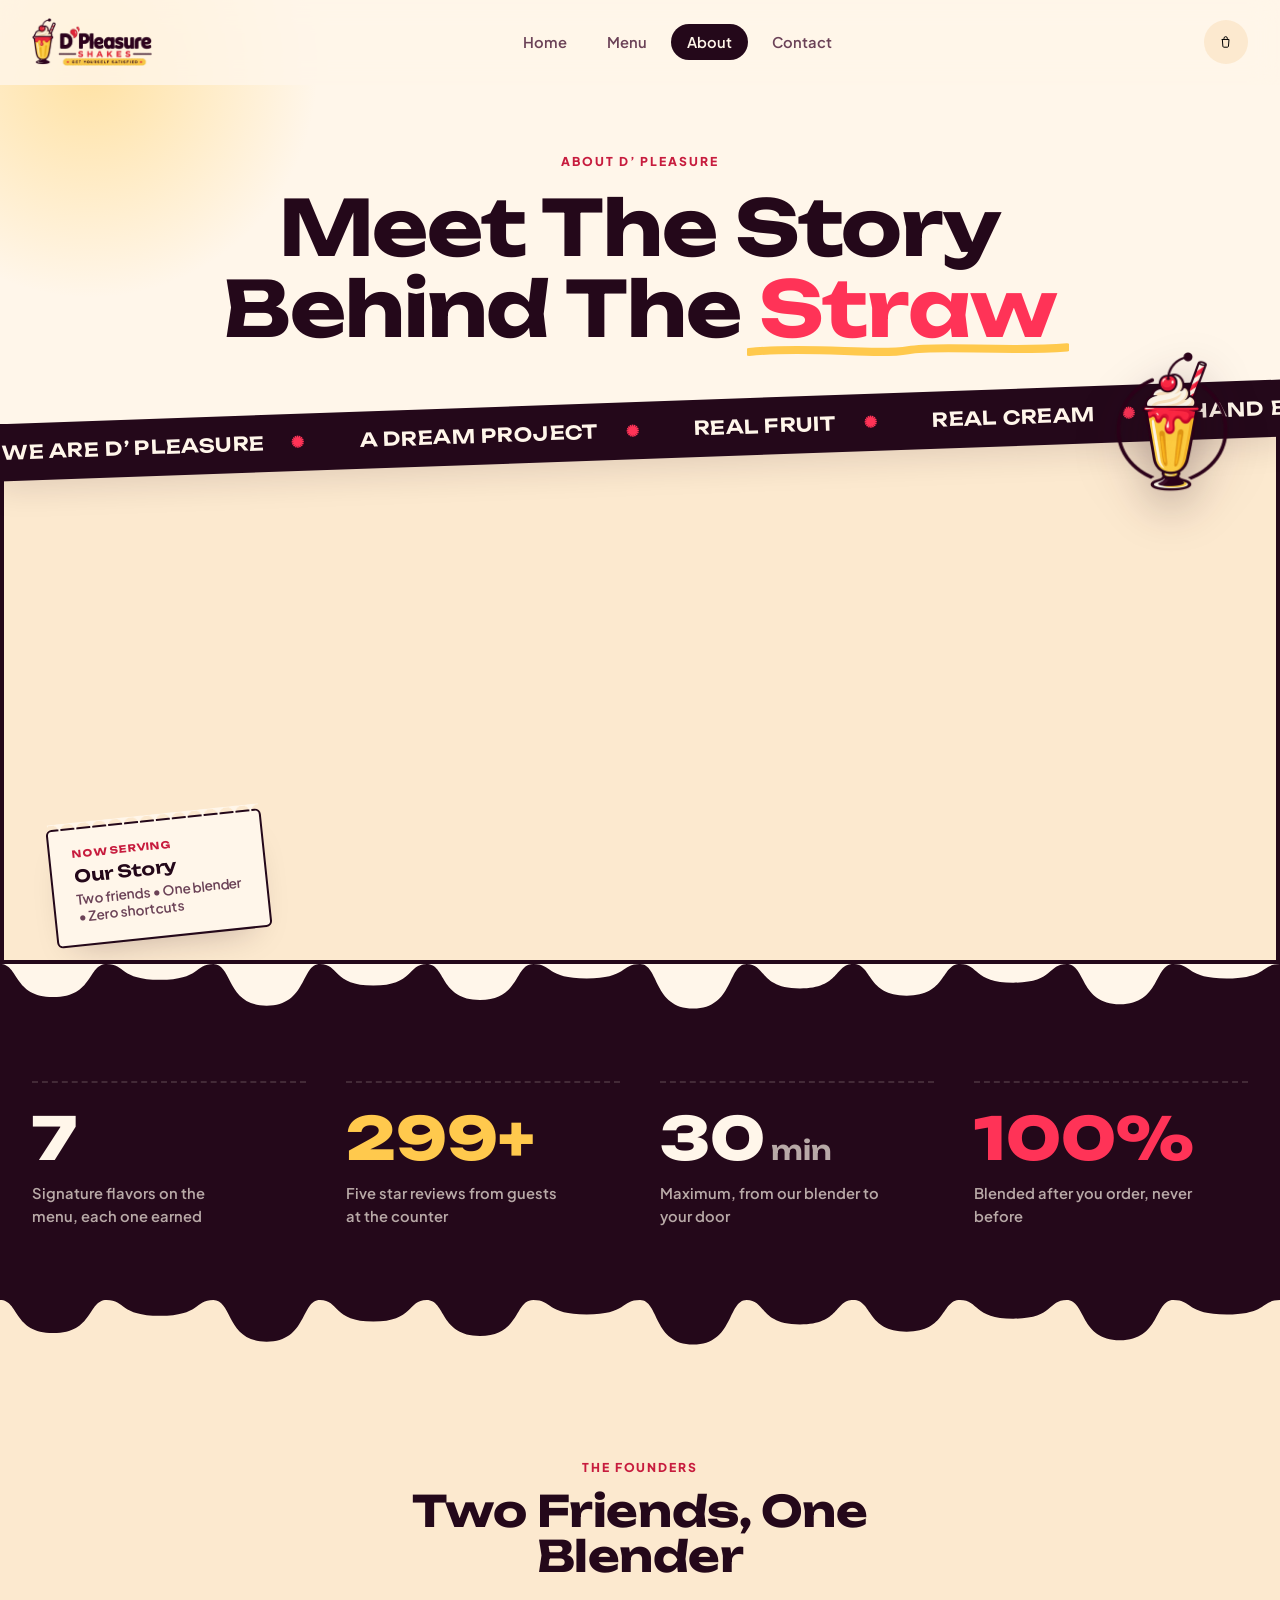
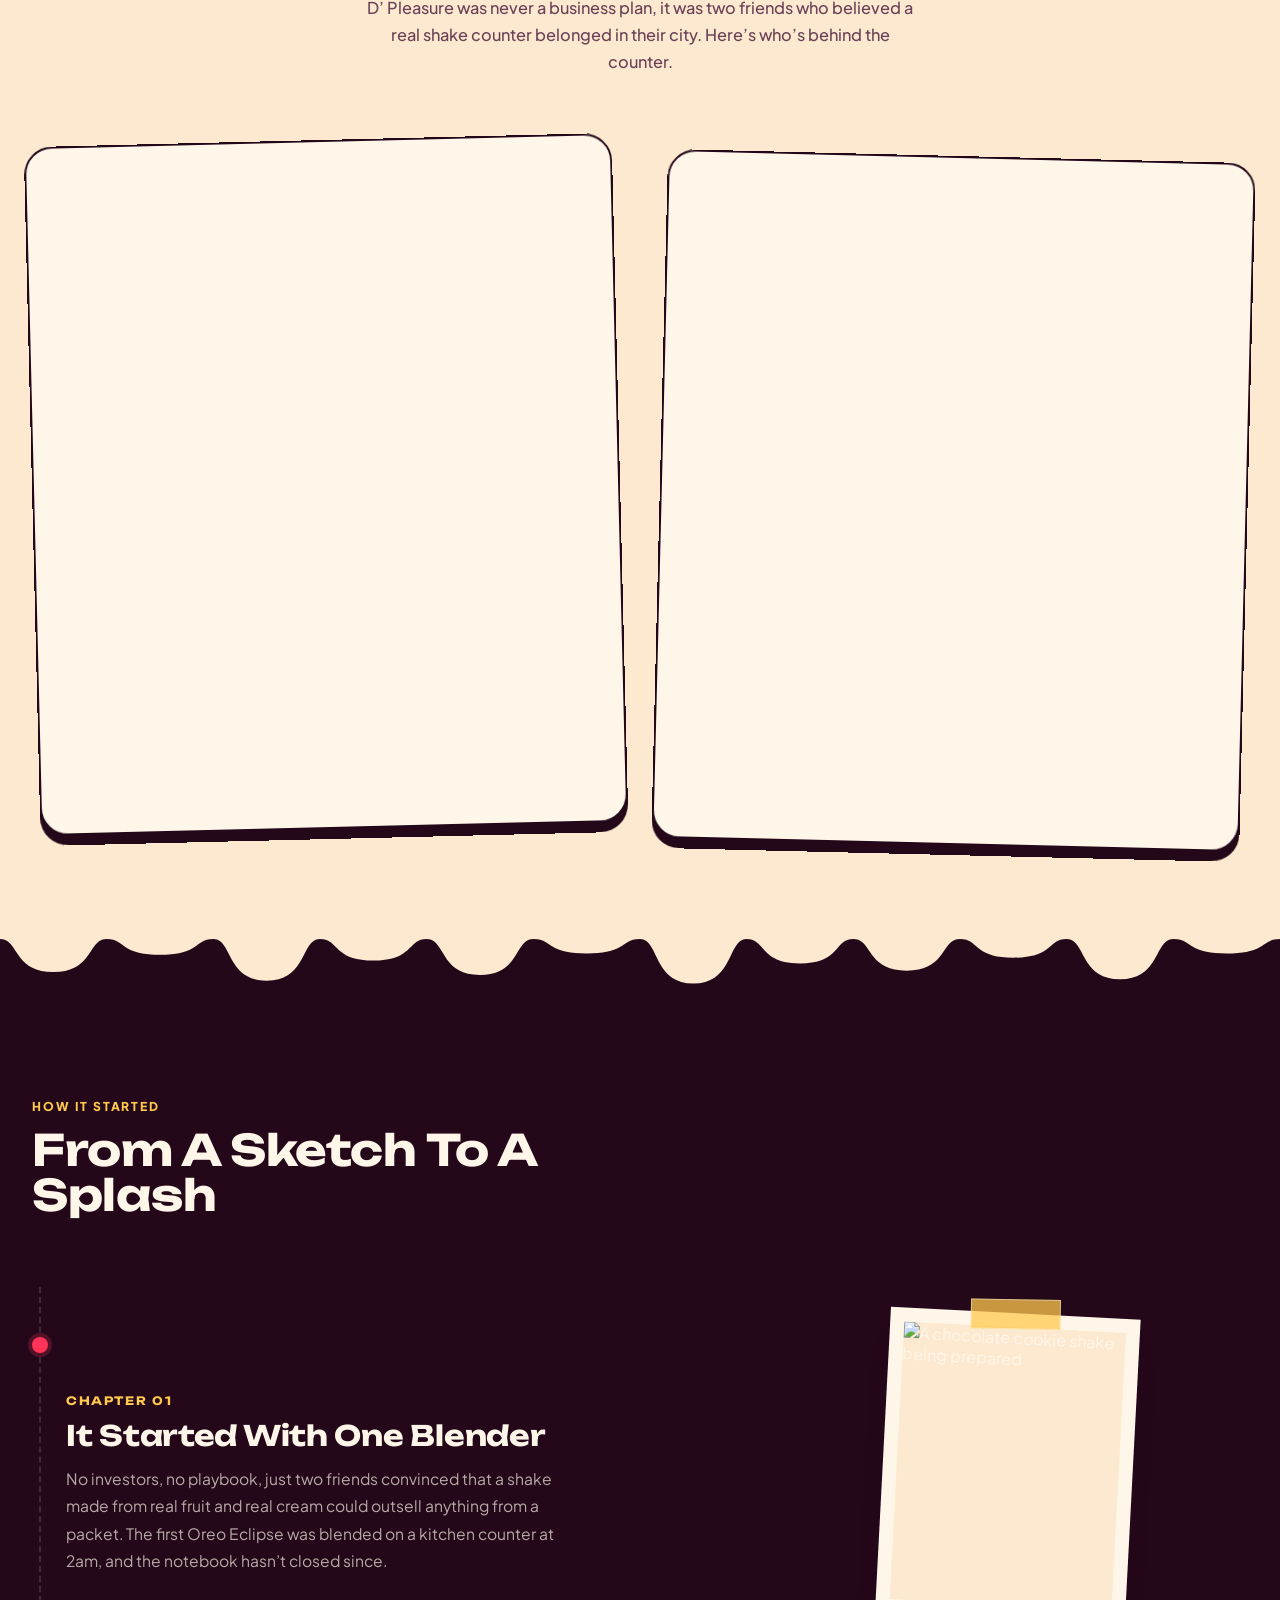
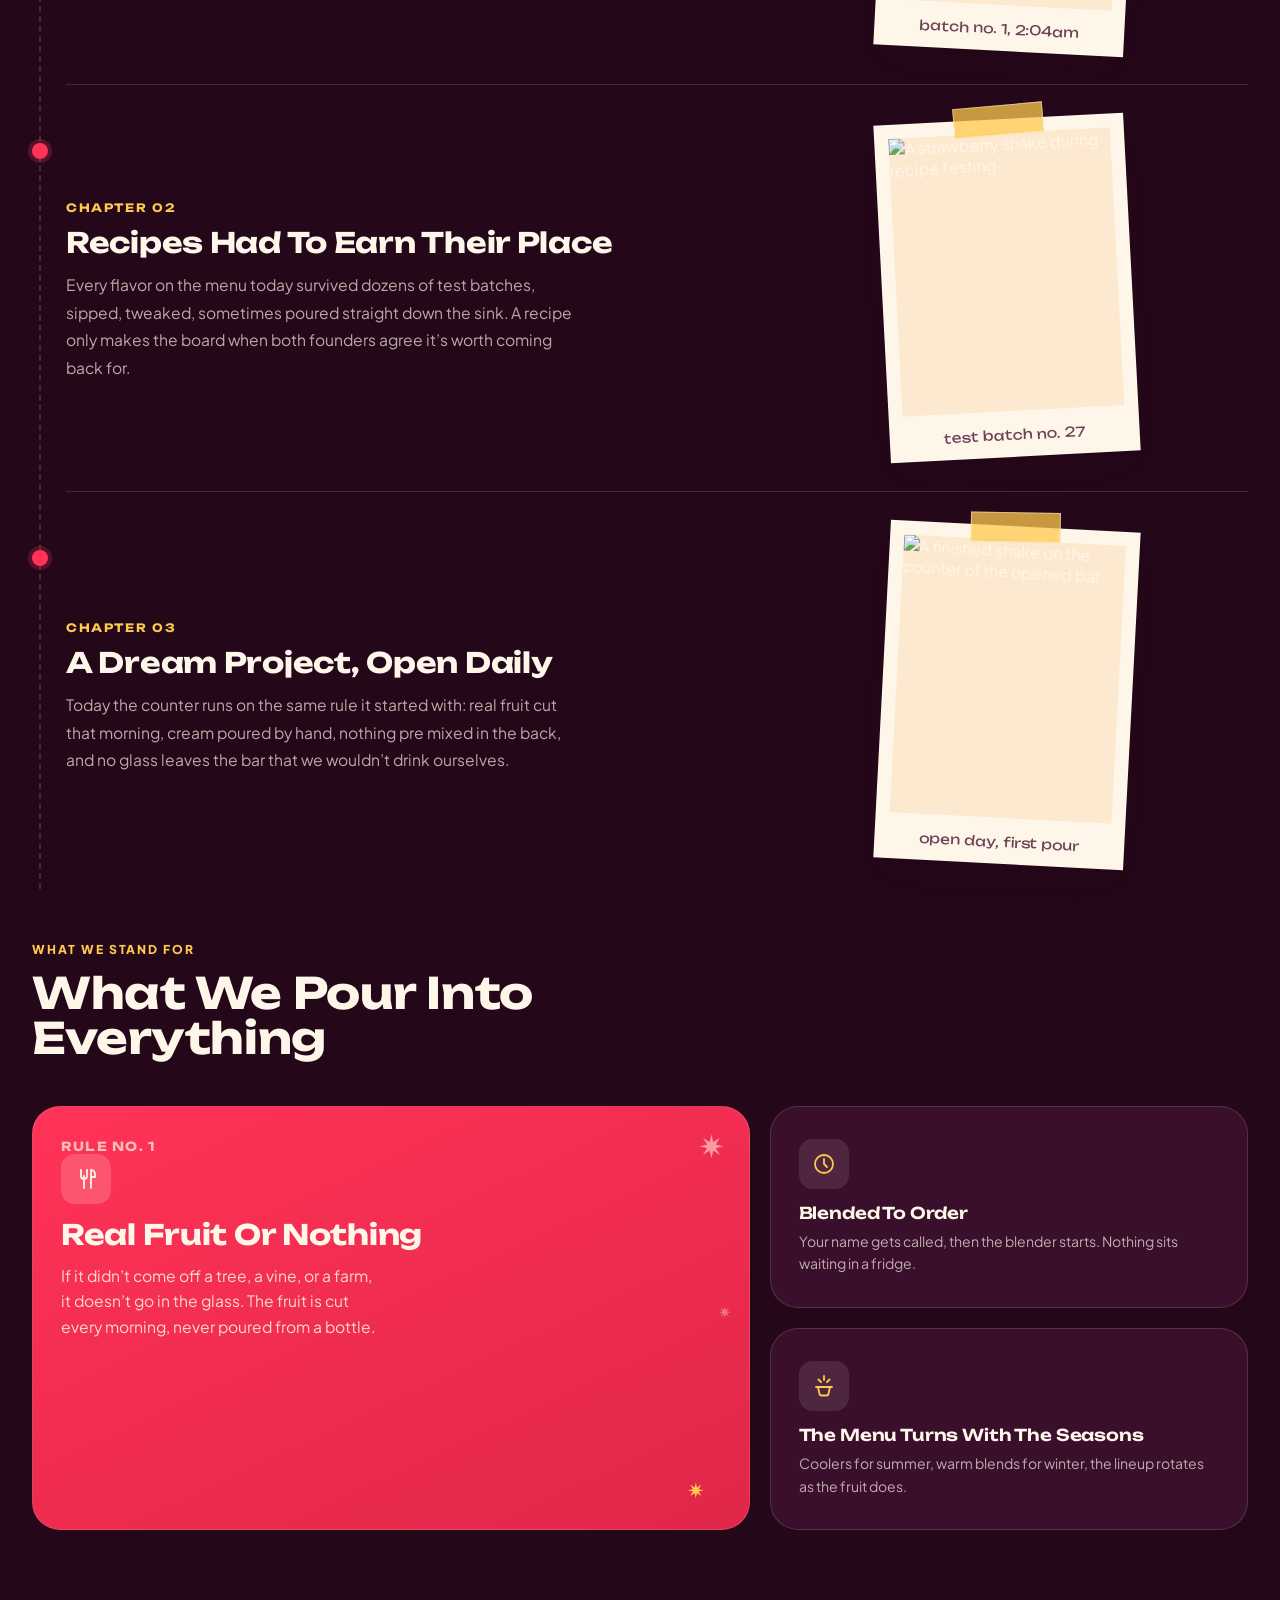
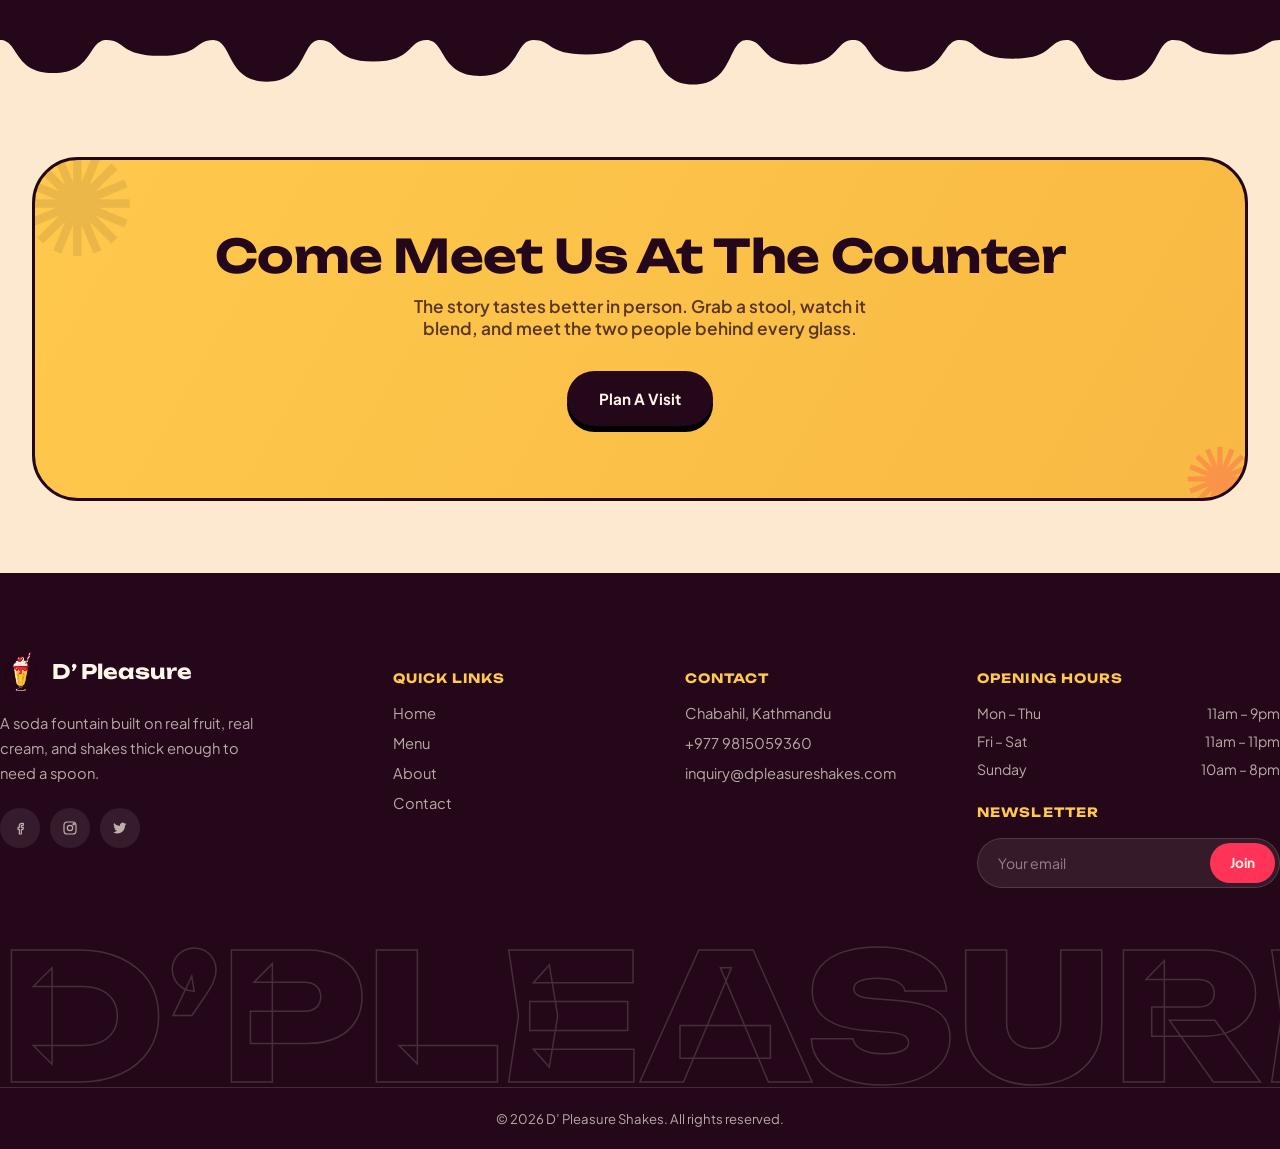
==== about/index.html @ b7050475 "D' Pleasure Shakes — static site Four pages on clean folder URLs (/, /menu/, /about/, /contact/), cu" ====
<!DOCTYPE html>
<html lang="en">
<head>
<meta charset="UTF-8">
<meta name="viewport" content="width=device-width, initial-scale=1.0">
<link rel="icon" type="image/png" href="../images/favicon.png">
<title>About Us, D' Pleasure Shakes</title>
<meta name="description" content="Meet Ritesh and Sujal, the two founders behind D' Pleasure Shakes, a dream project built on real fruit, real cream, and hand blended shakes.">
<meta property="og:title" content="About Us — D&rsquo; Pleasure Shakes">
<meta property="og:description" content="Meet the two founders behind D&rsquo; Pleasure Shakes, a dream project built on real fruit, real cream, and shakes thick enough to need a spoon.">
<meta property="og:type" content="website">
<link rel="preconnect" href="https://fonts.googleapis.com">
<link rel="preconnect" href="https://images.unsplash.com" crossorigin>
<link rel="stylesheet" href="../css/style.css?v=7">
</head>
<body>

<a class="skip-link" href="#main">Skip to content</a>

<!-- ============ HEADER ============ -->
<header class="site-header" id="siteHeader">
 <div class="nav-wrap">
 <a href="../index.html" class="logo"><img class="logo-img" src="../images/logotype.png" alt="D&rsquo; Pleasure Shakes" width="499" height="200"></a>

 <nav class="nav-links">
 <a href="../index.html">Home</a>
 <a href="../menu/">Menu</a>
 <a href="../about/" class="active">About</a>
 <a href="../contact/">Contact</a>
 </nav>

 <div class="nav-actions">
 <button class="icon-btn" aria-label="View cart">
 <svg class="icon" viewBox="0 0 24 24"><path d="M6 8h12l-1 12.5a2 2 0 01-2 1.5H9a2 2 0 01-2-1.5L6 8z"/><path d="M9 8V6a3 3 0 016 0v2"/></svg>
 <span class="cart-badge">3</span>
 </button>
 <button class="hamburger" id="hamburgerBtn" aria-label="Toggle menu" aria-expanded="false">
 <span></span><span></span><span></span>
 </button>
 </div>
 </div>

 <nav class="mobile-nav" id="mobileNav">
 <a href="../index.html">Home</a>
 <a href="../menu/">Menu</a>
 <a href="../about/">About</a>
 <a href="../contact/">Contact</a>
 </nav>
</header>

<main id="main">

 <!-- ============ ABOUT HERO, "MEET OUR STORIES" ============ -->
 <section class="about-hero">
 <div class="container about-hero-head reveal">
 <span class="eyebrow">About D&rsquo; Pleasure</span>
 <h1>Meet The Story<br>
        Behind The <span class="highlight highlight-wave">Straw
 <svg viewBox="0 0 300 20" preserveAspectRatio="none" xmlns="http://www.w3.org/2000/svg"><path d="M2,14 C60,4 120,20 150,10 C180,2 240,16 298,8" stroke="var(--butter)" stroke-width="7" fill="none" stroke-linecap="round"><animate attributeName="d" dur="2.4s" repeatCount="indefinite" values="M2,14 C60,4 120,20 150,10 C180,2 240,16 298,8; M2,10 C60,18 120,6 150,16 C180,20 240,6 298,12; M2,14 C60,4 120,20 150,10 C180,2 240,16 298,8"/></path></svg>
 </span>
 </h1>
 </div>

 <div class="about-hero-stage">
 <div class="hero-ribbon" aria-hidden="true">
 <div class="ribbon-track">
 <span>We Are D&rsquo; Pleasure</span><span>A Dream Project</span><span>Real Fruit</span><span>Real Cream</span><span>Hand Blended</span>
 <span>We Are D&rsquo; Pleasure</span><span>A Dream Project</span><span>Real Fruit</span><span>Real Cream</span><span>Hand Blended</span>
 </div>
 </div>

 <figure class="about-hero-photo">
 <img src="https://images.unsplash.com/photo-1577805947697-89e18249d767?auto=format&fit=crop&w=1600&q=60" alt="The D' Pleasure counter lined with finished shakes and fresh fruit">
 </figure>

 <div class="seal-badge">
 <img src="../images/logo.png" alt="D&rsquo; Pleasure Shakes badge">
 </div>

 <div class="ticket-badge about-ticket">
 <div class="tb-label">Now Serving</div>
 <div class="tb-name">Our Story</div>
 <div class="tb-price">Two friends &bull; One blender &bull; Zero shortcuts</div>
 </div>
 </div>
 </section>

 <!-- ============ DRIP: cream → plum ============ -->
 <div class="drip drip--to-plum" aria-hidden="true">
 <svg viewBox="0 0 1200 64" preserveAspectRatio="none" xmlns="http://www.w3.org/2000/svg"><path d="M0,0 C18,0 12,46 50,46 C88,46 82,0 100,0 C118,0 112,22 150,22 C188,22 182,0 200,0 C218,0 212,58 250,58 C288,58 282,0 300,0 C318,0 312,30 350,30 C388,30 382,0 400,0 C418,0 412,50 450,50 C488,50 482,0 500,0 C518,0 512,20 550,20 C588,20 582,0 600,0 C618,0 612,62 650,62 C688,62 682,0 700,0 C718,0 712,34 750,34 C788,34 782,0 800,0 C818,0 812,44 850,44 C888,44 882,0 900,0 C918,0 912,26 950,26 C988,26 982,0 1000,0 C1018,0 1012,56 1050,56 C1088,56 1082,0 1100,0 C1118,0 1112,20 1150,20 C1188,20 1182,0 1200,0 V0 H0 Z"/></svg>
 </div>

 <!-- ============ STATS BAND, COUNT-UP ============ -->
 <section class="section section--tight on-dark">
 <div class="container">
 <div class="stats-band reveal">
 <div class="stat-big">
 <span class="stat-figure"><span class="stat-count" data-count="7">0</span></span>
 <span class="stat-desc">Signature flavors on the menu, each one earned</span>
 </div>
 <div class="stat-big">
 <span class="stat-figure"><span class="stat-count" data-count="300" data-suffix="+">0</span></span>
 <span class="stat-desc">Five star reviews from guests at the counter</span>
 </div>
 <div class="stat-big">
 <span class="stat-figure"><span class="stat-count" data-count="30">0</span><span class="stat-unit">min</span></span>
 <span class="stat-desc">Maximum, from our blender to your door</span>
 </div>
 <div class="stat-big">
 <span class="stat-figure"><span class="stat-count" data-count="100" data-suffix="%">0</span></span>
 <span class="stat-desc">Blended after you order, never before</span>
 </div>
 </div>
 </div>
 </section>

 <!-- ============ DRIP: plum → cream-2 ============ -->
 <div class="drip drip--to-cream2" aria-hidden="true">
 <svg viewBox="0 0 1200 64" preserveAspectRatio="none" xmlns="http://www.w3.org/2000/svg"><path d="M0,0 C18,0 12,46 50,46 C88,46 82,0 100,0 C118,0 112,22 150,22 C188,22 182,0 200,0 C218,0 212,58 250,58 C288,58 282,0 300,0 C318,0 312,30 350,30 C388,30 382,0 400,0 C418,0 412,50 450,50 C488,50 482,0 500,0 C518,0 512,20 550,20 C588,20 582,0 600,0 C618,0 612,62 650,62 C688,62 682,0 700,0 C718,0 712,34 750,34 C788,34 782,0 800,0 C818,0 812,44 850,44 C888,44 882,0 900,0 C918,0 912,26 950,26 C988,26 982,0 1000,0 C1018,0 1012,56 1050,56 C1088,56 1082,0 1100,0 C1118,0 1112,20 1150,20 C1188,20 1182,0 1200,0 V0 H0 Z"/></svg>
 </div>

 <!-- ============ FOUNDERS ============ -->
 <section class="section on-cream2">
 <div class="container">
 <div class="section-heading section-heading--center reveal">
 <span class="eyebrow">The Founders</span>
 <h2>Two Friends, One Blender</h2>
 <p class="section-sub">D&rsquo; Pleasure was never a business plan, it was two friends who believed a real shake counter belonged in their city. Here&rsquo;s who&rsquo;s behind the counter.</p>
 </div>

 <div class="founders-grid">
 <article class="founder-card reveal">
 <div class="founder-photo founder-photo--butter">
 <img loading="lazy" decoding="async" src="../images/founders/ritesh.png" alt="Ritesh Shah, founder of D' Pleasure Shakes">
 <span class="founder-chip">Founder</span>
 </div>
 <div class="founder-info">
 <h3>Ritesh Shah</h3>
 <p class="founder-role">Founder &amp; Head Blender</p>
 <p class="founder-bio">The one behind the counter at 7am, cutting fruit and testing pours. Ritesh guards the rule the whole counter was built on, if it isn&rsquo;t blended fresh, it doesn&rsquo;t leave the bar.</p>
 <div class="founder-order">
 <span>Signature Order</span>
 <strong>Oreo Eclipse</strong>
 </div>
 </div>
 </article>

 <article class="founder-card reveal">
 <div class="founder-photo founder-photo--cherry">
 <img loading="lazy" decoding="async" src="../images/founders/suzal.png" alt="Sujal Pokhrel, co founder of D' Pleasure Shakes">
 <span class="founder-chip">Co Founder</span>
 </div>
 <div class="founder-info">
 <h3>Sujal Pokhrel</h3>
 <p class="founder-role">Co Founder &amp; Flavor Alchemist</p>
 <p class="founder-bio">The notebook half of the operation. Sujal chases the seasonal lineup, mixing, sipping, scrapping, starting over, until a flavor is good enough to earn a permanent spot on the menu.</p>
 <div class="founder-order">
 <span>Signature Order</span>
 <strong>Ruby Lemonade</strong>
 </div>
 </div>
 </article>
 </div>
 </div>
 </section>

 <!-- ============ DRIP: cream-2 → plum ============ -->
 <div class="drip drip--to-plum-from-cream2" aria-hidden="true">
 <svg viewBox="0 0 1200 64" preserveAspectRatio="none" xmlns="http://www.w3.org/2000/svg"><path d="M0,0 C18,0 12,46 50,46 C88,46 82,0 100,0 C118,0 112,22 150,22 C188,22 182,0 200,0 C218,0 212,58 250,58 C288,58 282,0 300,0 C318,0 312,30 350,30 C388,30 382,0 400,0 C418,0 412,50 450,50 C488,50 482,0 500,0 C518,0 512,20 550,20 C588,20 582,0 600,0 C618,0 612,62 650,62 C688,62 682,0 700,0 C718,0 712,34 750,34 C788,34 782,0 800,0 C818,0 812,44 850,44 C888,44 882,0 900,0 C918,0 912,26 950,26 C988,26 982,0 1000,0 C1018,0 1012,56 1050,56 C1088,56 1082,0 1100,0 C1118,0 1112,20 1150,20 C1188,20 1182,0 1200,0 V0 H0 Z"/></svg>
 </div>

 <!-- ============ STORY TIMELINE ============ -->
 <section class="section on-dark">
 <div class="container">
 <div class="section-heading reveal">
 <span class="eyebrow">How It Started</span>
 <h2>From A Sketch To A Splash</h2>
 </div>

 <div class="timeline">
 <div class="timeline-item reveal">
 <div class="timeline-dot" aria-hidden="true"></div>
 <div class="timeline-card">
 <span class="timeline-step">Chapter 01</span>
 <h3>It Started With One Blender</h3>
 <p>No investors, no playbook, just two friends convinced that a shake made from real fruit and real cream could outsell anything from a packet. The first Oreo Eclipse was blended on a kitchen counter at 2am, and the notebook hasn&rsquo;t closed since.</p>
 </div>
 <div class="timeline-photo">
 <div class="polaroid polaroid--sm">
 <div class="tape"></div>
 <img loading="lazy" decoding="async" src="https://images.unsplash.com/photo-1572490122747-3968b75cc699?auto=format&fit=crop&w=500&q=60" alt="A chocolate cookie shake being prepared">
 <div class="cap">batch no. 1, 2:04am</div>
 </div>
 </div>
 </div>

 <div class="timeline-item timeline-item--flip reveal">
 <div class="timeline-dot" aria-hidden="true"></div>
 <div class="timeline-card">
 <span class="timeline-step">Chapter 02</span>
 <h3>Recipes Had To Earn Their Place</h3>
 <p>Every flavor on the menu today survived dozens of test batches, sipped, tweaked, sometimes poured straight down the sink. A recipe only makes the board when both founders agree it&rsquo;s worth coming back for.</p>
 </div>
 <div class="timeline-photo">
 <div class="polaroid polaroid--sm">
 <div class="tape"></div>
 <img loading="lazy" decoding="async" src="https://images.unsplash.com/photo-1553787499-6f9133860278?auto=format&fit=crop&w=500&q=60" alt="A strawberry shake during recipe testing">
 <div class="cap">test batch no. 27</div>
 </div>
 </div>
 </div>

 <div class="timeline-item reveal">
 <div class="timeline-dot" aria-hidden="true"></div>
 <div class="timeline-card">
 <span class="timeline-step">Chapter 03</span>
 <h3>A Dream Project, Open Daily</h3>
 <p>Today the counter runs on the same rule it started with: real fruit cut that morning, cream poured by hand, nothing pre mixed in the back, and no glass leaves the bar that we wouldn&rsquo;t drink ourselves.</p>
 </div>
 <div class="timeline-photo">
 <div class="polaroid polaroid--sm">
 <div class="tape"></div>
 <img loading="lazy" decoding="async" src="https://images.unsplash.com/photo-1568901839119-631418a3910d?auto=format&fit=crop&w=500&q=60" alt="A finished shake on the counter of the opened bar">
 <div class="cap">open day, first pour</div>
 </div>
 </div>
 </div>
 </div>

 <!-- ============ VALUES, BENTO ============ -->
 <div class="about-values reveal">
 <div class="section-heading" style="margin-bottom:44px;">
 <span class="eyebrow">What We Stand For</span>
 <h2>What We Pour Into Everything</h2>
 </div>
 <div class="bento">
 <div class="bento-card is-lead">
 <span class="bento-spark bento-spark--1" aria-hidden="true">&#10039;</span>
 <span class="bento-spark bento-spark--2" aria-hidden="true">&#10039;</span>
 <span class="bento-spark bento-spark--3" aria-hidden="true">&#10039;</span>
 <div>
 <div class="bento-num">Rule No. 1</div>
 <div class="feature-icon">
 <svg class="icon" viewBox="0 0 24 24"><path d="M7 3v6a3 3 0 006 0V3M10 9v12M17 3v18M17 3a4 4 0 014 4v3h-4"/></svg>
 </div>
 <h3>Real Fruit Or Nothing</h3>
 <p>If it didn&rsquo;t come off a tree, a vine, or a farm, it doesn&rsquo;t go in the glass. The fruit is cut every morning, never poured from a bottle.</p>
 </div>
 </div>
 <div class="bento-card">
 <div class="feature-icon">
 <svg class="icon" viewBox="0 0 24 24"><circle cx="12" cy="12" r="9"/><path d="M12 7v5l3 3"/></svg>
 </div>
 <h4>Blended To Order</h4>
 <p>Your name gets called, then the blender starts. Nothing sits waiting in a fridge.</p>
 </div>
 <div class="bento-card">
 <div class="feature-icon">
 <svg class="icon" viewBox="0 0 24 24"><path d="M12 2v4M6.5 5.5l2.5 2.5M17.5 5.5L15 8M4 13h16M6 13l1.5 7a2 2 0 002 1.5h5a2 2 0 002-2L18 13"/></svg>
 </div>
 <h4>The Menu Turns With The Seasons</h4>
 <p>Coolers for summer, warm blends for winter, the lineup rotates as the fruit does.</p>
 </div>
 </div>
 </div>
 </div>
 </section>

 <!-- ============ DRIP: plum → cream-2 ============ -->
 <div class="drip drip--to-cream2" aria-hidden="true">
 <svg viewBox="0 0 1200 64" preserveAspectRatio="none" xmlns="http://www.w3.org/2000/svg"><path d="M0,0 C18,0 12,46 50,46 C88,46 82,0 100,0 C118,0 112,22 150,22 C188,22 182,0 200,0 C218,0 212,58 250,58 C288,58 282,0 300,0 C318,0 312,30 350,30 C388,30 382,0 400,0 C418,0 412,50 450,50 C488,50 482,0 500,0 C518,0 512,20 550,20 C588,20 582,0 600,0 C618,0 612,62 650,62 C688,62 682,0 700,0 C718,0 712,34 750,34 C788,34 782,0 800,0 C818,0 812,44 850,44 C888,44 882,0 900,0 C918,0 912,26 950,26 C988,26 982,0 1000,0 C1018,0 1012,56 1050,56 C1088,56 1082,0 1100,0 C1118,0 1112,20 1150,20 C1188,20 1182,0 1200,0 V0 H0 Z"/></svg>
 </div>

 <!-- ============ CTA BANNER ============ -->
 <section class="section section--tight on-cream2">
 <div class="container">
 <div class="cta-banner reveal">
 <h2>Come Meet Us At The Counter</h2>
 <p>The story tastes better in person. Grab a stool, watch it blend, and meet the two people behind every glass.</p>
 <a href="../contact/" class="btn btn-dark">Plan A Visit</a>
 </div>
 </div>
 </section>

</main>

<!-- ============ FOOTER ============ -->
<footer class="site-footer">
 <div class="container footer-top">
 <div class="footer-brand">
 <a href="../index.html" class="logo">
 <span class="logo-mark"><img src="../images/logo.png" alt="" width="286" height="300"></span>
 D&rsquo; Pleasure
 </a>
 <p>A soda fountain built on real fruit, real cream, and shakes thick enough to need a spoon.</p>
 <div class="footer-social">
 <a href="#" aria-label="Facebook">
 <svg class="icon" viewBox="0 0 24 24" style="width:16px;height:16px;"><path d="M15 8h2V5h-2a4 4 0 00-4 4v2H9v3h2v7h3v-7h2.5l.5-3H14V9a1 1 0 011-1z"/></svg>
 </a>
 <a href="#" aria-label="Instagram">
 <svg class="icon" viewBox="0 0 24 24" style="width:16px;height:16px;"><rect x="3" y="3" width="18" height="18" rx="5"/><circle cx="12" cy="12" r="4"/><circle cx="17.5" cy="6.5" r="1"/></svg>
 </a>
 <a href="#" aria-label="Twitter">
 <svg class="icon" viewBox="0 0 24 24" style="width:16px;height:16px;"><path d="M22 5.9c-.7.3-1.5.6-2.3.7a4 4 0 001.7-2.2c-.8.5-1.7.8-2.6 1a4 4 0 00-6.9 3.6A11.4 11.4 0 013 4.6a4 4 0 001.2 5.3c-.6 0-1.2-.2-1.7-.5v.1a4 4 0 003.2 3.9c-.6.1-1.2.2-1.8.1a4 4 0 003.7 2.7A8 8 0 012 18.4a11.3 11.3 0 006.1 1.8c7.4 0 11.4-6.1 11.4-11.4v-.5c.8-.6 1.4-1.3 1.9-2.1z" fill="currentColor" stroke="none"/></svg>
 </a>
 </div>
 </div>

 <div class="footer-col">
 <h5>Quick Links</h5>
 <ul>
 <li><a href="../index.html">Home</a></li>
 <li><a href="../menu/">Menu</a></li>
 <li><a href="../about/">About</a></li>
 <li><a href="../contact/">Contact</a></li>
 </ul>
 </div>

 <div class="footer-col">
 <h5>Contact</h5>
 <ul>
 <li>Chabahil, Kathmandu</li>
 <li>+977 9815059360</li>
 <li>inquiry@dpleasureshakes.com</li>
 </ul>
 </div>

 <div class="footer-col">
 <h5>Opening Hours</h5>
 <div class="hours-row"><span>Mon – Thu</span><span>11am – 9pm</span></div>
 <div class="hours-row"><span>Fri – Sat</span><span>11am – 11pm</span></div>
 <div class="hours-row"><span>Sunday</span><span>10am – 8pm</span></div>

 <h5 style="margin-top:26px;">Newsletter</h5>
 <form class="newsletter-form" onsubmit="return false;">
 <input type="email" placeholder="Your email" aria-label="Email for newsletter" required>
 <button type="submit">Join</button>
 </form>
 </div>
 </div>

 <div class="footer-wordmark" aria-hidden="true">D&rsquo;PLEASURE</div>

 <div class="footer-bottom">
    © 2026 D&rsquo; Pleasure Shakes. All rights reserved.
 </div>
</footer>

<div class="cart-overlay" id="cartOverlay"></div>
<aside class="cart-drawer" id="cartDrawer" role="dialog" aria-modal="true" aria-label="Your order tray">
 <div class="cart-head">
 <div>
 <span class="eyebrow">Order Ticket</span>
 <h3>Your Tray</h3>
 </div>
 <button class="cart-close" id="cartClose" aria-label="Close cart">
 <svg class="icon" viewBox="0 0 24 24"><path d="M18 6L6 18M6 6l12 12"/></svg>
 </button>
 </div>
 <div class="cart-items" id="cartItems"></div>
 <div class="cart-foot">
 <div class="cart-total-row"><span>Total</span><span id="cartTotal">Rs. 0</span></div>
 <p class="cart-note">Pay at the counter or on delivery, no prepayment needed.</p>
 <a class="btn btn-primary cart-wa" id="cartWhatsapp" href="#" target="_blank" rel="noopener">
 <svg class="icon" viewBox="0 0 24 24"><path d="M21 11.5a8.5 8.5 0 01-12.3 7.6L3 21l1.9-5.7A8.5 8.5 0 1121 11.5z"/></svg>
 Send Order on WhatsApp
 </a>
 </div>
</aside>
<button class="to-top" id="toTop" aria-label="Back to top">
  <svg class="icon" viewBox="0 0 24 24"><path d="M12 19V5M5 12l7-7 7-7"/></svg>
</button>

<script src="../js/script.js"></script>
</body>
</html>
---- css/style.css ----
/* =========================================================
   D' PLEASURE — "SODA FOUNTAIN" DESIGN SYSTEM
   A late-night diner counter, reimagined: deep plum neon,
   cherry-red signage, butter-yellow cream, and a signature
   melt-drip seam between every section.
   ========================================================= */

@import url('https://fonts.googleapis.com/css2?family=Unbounded:wght@400;500;600;700;800;900&family=Plus+Jakarta+Sans:ital,wght@0,400;0,500;0,600;0,700;0,800;1,600&display=swap');

:root{
  /* ---- Color ---- */
  --plum:        #24081A;   /* deep counter-top plum / primary dark */
  --plum-soft:   #3A0F2C;   /* card surface on dark */
  --plum-line:   rgba(255,246,234,0.14);
  --cream:       #FFF6EA;   /* base light */
  --cream-2:     #FCE9CF;   /* milk-foam warm card */
  --cream-line:  rgba(36,8,26,0.12);
  --cherry:      #FF3357;
  --cherry-dark: #C71C3E;
  --cherry-ink:  #4A0417;
  --butter:      #FFC94D;
  --butter-dark: #F0A93A;
  --ink:         #24081A;
  --ink-soft:    #6B4257;
  --on-dark:     #FFF6EA;
  --on-dark-soft: rgba(255,246,234,0.68);
  --white:       #FFFFFF;

  /* ---- Type ---- */
  --font-display: 'Unbounded', sans-serif;
  --font-body: 'Plus Jakarta Sans', sans-serif;

  /* ---- Layout ---- */
  --max-w: 1280px;
  --radius-sm: 16px;
  --radius-md: 28px;
  --radius-lg: 46px;
  --radius-pill: 999px;
  --shadow-soft: 0 34px 64px -28px rgba(36,8,26,0.45);
  --shadow-card: 0 18px 36px -20px rgba(36,8,26,0.28);
  --shadow-pop:  0 10px 0 0 var(--ink);
}

*, *::before, *::after{ box-sizing: border-box; }
html{ scroll-behavior: smooth; scroll-padding-top: 92px; }

::selection{ background: var(--cherry); color: var(--cream); }
body{
  margin: 0;
  font-family: var(--font-body);
  color: var(--ink);
  background: var(--cream);
  -webkit-font-smoothing: antialiased;
  overflow-x: hidden;
}
img{ max-width: 100%; display: block; background: var(--cream-2); }
a{ text-decoration: none; color: inherit; }
ul{ list-style: none; margin: 0; padding: 0; }
button{ font-family: inherit; cursor: pointer; }
h1,h2,h3,h4{ font-family: var(--font-display); margin: 0; line-height: 1.05; letter-spacing: -0.01em; }
p{ margin: 0; }

:focus-visible{
  outline: 3px solid var(--cherry);
  outline-offset: 3px;
}

.container{
  max-width: var(--max-w);
  margin: 0 auto;
  padding: 0 32px;
}

/* ---------- Eyebrow / label system ---------- */
.eyebrow{
  display: inline-flex;
  align-items: center;
  gap: 10px;
  font-family: var(--font-body);
  font-weight: 800;
  font-size: 0.76rem;
  letter-spacing: 0.16em;
  text-transform: uppercase;
  color: var(--cherry-dark);
}
.on-dark .eyebrow{ color: var(--butter); }

.section-heading{ max-width: 640px; }
.section-heading h2{
  font-size: clamp(1.9rem, 3.4vw, 2.7rem);
  font-weight: 700;
  margin-top: 12px;
}
.section-heading .eyebrow{ margin-bottom: 2px; }

.section{ padding: 110px 0; position: relative; }
.section--tight{ padding: 72px 0; }
.section.on-dark{ background: var(--plum); color: var(--on-dark); }
.section.on-cream2{ background: var(--cream-2); }
.section.on-cherry{ background: var(--cherry); color: var(--cream); }

/* ---------- Buttons ---------- */
.btn{
  display: inline-flex;
  align-items: center;
  justify-content: center;
  gap: 10px;
  font-family: var(--font-body);
  font-weight: 700;
  font-size: 0.95rem;
  padding: 16px 30px;
  border-radius: var(--radius-pill);
  border: 2.5px solid transparent;
  transition: transform 0.2s cubic-bezier(.34,1.56,.64,1), box-shadow 0.25s ease, background 0.25s ease, color 0.25s ease, border-color .25s ease;
  white-space: nowrap;
}
.btn-primary{
  background: var(--cherry);
  color: var(--cream);
  box-shadow: 0 6px 0 0 var(--cherry-dark);
}
.btn-primary:hover{
  transform: translateY(-3px);
  box-shadow: 0 9px 0 0 var(--cherry-dark);
}
.btn-primary:active{ transform: translateY(1px); box-shadow: 0 3px 0 0 var(--cherry-dark); }

.btn-dark{
  background: var(--ink);
  color: var(--cream);
  box-shadow: 0 6px 0 0 #000;
}
.btn-dark:hover{ transform: translateY(-3px); box-shadow: 0 9px 0 0 #000; }

.btn-outline{
  background: transparent;
  border-color: currentColor;
  color: var(--ink);
}
.btn-outline:hover{ background: var(--ink); color: var(--cream); transform: translateY(-2px); }
.on-dark .btn-outline{ color: var(--cream); }
.on-dark .btn-outline:hover{ background: var(--cream); color: var(--ink); }

.btn-light{ background: var(--cream); color: var(--ink); box-shadow: 0 6px 0 0 rgba(36,8,26,0.35); }
.btn-light:hover{ transform: translateY(-3px); background: var(--butter); }

.btn-sm{ padding: 11px 22px; font-size: 0.85rem; box-shadow: 0 4px 0 0 var(--cherry-dark); }
.btn-sm:hover{ box-shadow: 0 6px 0 0 var(--cherry-dark); }

.link-play{
  display: inline-flex;
  align-items: center;
  gap: 14px;
  font-weight: 700;
  color: var(--ink);
}
.link-play .play-circle{
  width: 48px; height: 48px;
  border-radius: 50%;
  background: var(--cream);
  border: 2px solid var(--ink);
  display: grid;
  place-items: center;
  transition: background 0.25s ease, transform 0.25s ease, color .25s ease;
  flex-shrink: 0;
}
.link-play:hover .play-circle{ background: var(--ink); color: var(--cream); transform: scale(1.08) rotate(8deg); }

.icon{
  width: 1em; height: 1em;
  display: inline-block;
  vertical-align: -0.14em;
  stroke: currentColor;
  fill: none;
  stroke-width: 1.8;
  stroke-linecap: round;
  stroke-linejoin: round;
}

/* =========================================================
   MELT-DRIP SEAM — the signature transition between sections
   ========================================================= */
.drip{
  position: relative;
  width: 100%;
  height: 46px;
  margin-bottom: -1px;
  line-height: 0;
  z-index: 6;
  pointer-events: none;
}
.drip svg{ width: 100%; height: 100%; display: block; }
/* The drip svg paints the PREVIOUS section's color; the drip strip itself
   must carry the NEXT section's color or the drips render invisible. */
.drip--to-plum{ background: var(--plum); }
.drip--to-cream2{ background: var(--cream-2); }
.drip--to-cream{ background: var(--cream); }
.drip--to-cherry{ background: var(--cherry); }
.drip--from-cherry{ background: var(--cream); }
.drip--to-plum-from-cream2{ background: var(--plum); }
.drip--to-footer{ background: var(--plum); }
.drip--to-plum svg path{ fill: var(--cream); }
.drip--to-cream2 svg path{ fill: var(--plum); }
.drip--to-cream svg path{ fill: var(--cream); }
.drip--to-cherry svg path{ fill: var(--plum); }
.drip--from-cherry svg path{ fill: var(--cherry); }
.drip--to-plum-from-cream2 svg path{ fill: var(--cream-2); }
.drip--to-footer svg path{ fill: var(--cherry); }

/* =========================================================
   HEADER / NAV
   ========================================================= */
.site-header{
  position: sticky;
  top: 0;
  z-index: 100;
  background: rgba(255,246,234,0.82);
  backdrop-filter: blur(14px);
  transition: box-shadow 0.3s ease, background 0.3s ease;
  border-bottom: 1.5px solid transparent;
}
.site-header.is-scrolled{
  background: rgba(255,246,234,0.96);
  border-bottom-color: var(--cream-line);
}
.nav-wrap{
  display: flex;
  align-items: center;
  justify-content: space-between;
  padding: 18px 32px;
  max-width: var(--max-w);
  margin: 0 auto;
  gap: 24px;
}
.logo{
  display: flex;
  align-items: center;
  gap: 10px;
  font-family: var(--font-display);
  font-weight: 700;
  font-size: 1.25rem;
  color: var(--ink);
  flex-shrink: 0;
}
.logo-mark{
  width: 36px; height: 36px;
  display: grid;
  place-items: center;
  flex-shrink: 0;
}
.logo-mark svg{ width: 100%; height: 100%; }

.nav-links{
  display: flex;
  align-items: center;
  gap: 8px;
  font-weight: 600;
  font-size: 0.92rem;
}
.nav-links a{
  position: relative;
  padding: 9px 16px;
  border-radius: var(--radius-pill);
  color: var(--ink-soft);
  transition: color 0.2s ease, background 0.2s ease;
}
.nav-links a:hover{ color: var(--ink); background: var(--cream-2); }
.nav-links a.active{ color: var(--cream); background: var(--ink); }

.nav-actions{ display: flex; align-items: center; gap: 14px; flex-shrink: 0; }
.icon-btn{
  position: relative;
  width: 44px; height: 44px;
  border-radius: 50%;
  background: var(--cream-2);
  display: grid;
  place-items: center;
  border: none;
  transition: background 0.2s ease, transform .2s ease;
}
.icon-btn:hover{ background: var(--butter); transform: rotate(-8deg); }
.cart-badge{
  position: absolute;
  top: -4px; right: -4px;
  background: var(--cherry);
  color: var(--cream);
  font-size: 0.65rem;
  font-weight: 800;
  width: 19px; height: 19px;
  border-radius: 50%;
  display: grid;
  place-items: center;
  border: 2px solid var(--cream);
}

.hamburger{
  display: none;
  flex-direction: column;
  gap: 5px;
  width: 30px;
  border: none;
  background: none;
  padding: 4px;
}
.hamburger span{ height: 3px; background: var(--ink); border-radius: 2px; transition: transform 0.3s ease, opacity 0.3s ease; }
.hamburger.is-open span:nth-child(1){ transform: translateY(8px) rotate(45deg); }
.hamburger.is-open span:nth-child(2){ opacity: 0; }
.hamburger.is-open span:nth-child(3){ transform: translateY(-8px) rotate(-45deg); }

.mobile-nav{
  display: none;
  flex-direction: column;
  gap: 4px;
  padding: 12px 32px 28px;
  background: var(--cream);
  border-top: 1px solid var(--cream-line);
}
.mobile-nav a{ padding: 13px 4px; font-weight: 600; border-bottom: 1px solid var(--cream-line); }
.mobile-nav .btn{ margin-top: 14px; width: 100%; }
.mobile-nav.is-open{ display: flex; }

/* =========================================================
   HERO
   ========================================================= */
.hero{
  padding: 44px 0 0;
  position: relative;
  overflow: hidden;
}
.hero::before{
  content: "";
  position: absolute;
  top: -180px; right: -160px;
  width: 480px; height: 480px;
  background: radial-gradient(circle, rgba(255,201,77,0.5), transparent 70%);
  z-index: 0;
  pointer-events: none;
}
.hero-grid{
  display: grid;
  grid-template-columns: 1.08fr 0.92fr;
  gap: 40px;
  align-items: center;
  position: relative;
  z-index: 1;
}
.hero-copy h1{
  font-size: clamp(2.5rem, 4.7vw, 4.1rem);
  font-weight: 700;
  margin-top: 18px;
  letter-spacing: -0.015em;
}
.hero-copy h1 .highlight{
  color: var(--cherry);
  position: relative;
  white-space: nowrap;
  display: inline-block;
}
.hero-copy h1 .highlight svg{
  position: absolute;
  left: -4%; right: -4%; bottom: -0.14em;
  width: 108%;
  height: 0.3em;
  z-index: -1;
}
.hero-copy p.lede{
  margin-top: 22px;
  max-width: 460px;
  font-size: 1.08rem;
  color: var(--ink-soft);
  line-height: 1.6;
  font-weight: 500;
}
.hero-ctas{ display: flex; align-items: center; gap: 30px; margin-top: 36px; flex-wrap: wrap; }

.hero-visual{ position: relative; display: flex; justify-content: center; }
.photo-frame{
  width: 100%;
  aspect-ratio: 1 / 1.08;
  max-width: 460px;
  overflow: hidden;
  position: relative;
  box-shadow: var(--shadow-soft);
  background: var(--butter);
  transform: rotate(2.5deg);
  clip-path: polygon(0% 0%, 100% 0%, 100% 90%, 92% 100%, 82% 88%, 72% 100%, 62% 89%, 52% 100%, 42% 88%, 32% 100%, 22% 89%, 12% 100%, 0% 88%);
}
.photo-frame img{ width: 100%; height: 100%; object-fit: cover; transform: rotate(-2.5deg) scale(1.12); }

/* Order-ticket badge — the signature "receipt" detail */
.ticket-badge{
  position: absolute;
  bottom: 2%;
  left: -8%;
  background: var(--cream);
  padding: 18px 22px 20px;
  border-radius: 6px;
  border: 2.5px solid var(--ink);
  box-shadow: var(--shadow-card);
  max-width: 216px;
  transform: rotate(-6deg);
  z-index: 3;
}
.ticket-badge::before{
  content: "";
  position: absolute;
  top: -7px; left: 0; right: 0;
  height: 14px;
  background-image: radial-gradient(circle at 8px 8px, transparent 7px, var(--cream) 7.5px);
  background-size: 16px 14px;
  background-repeat: repeat-x;
  background-position: -4px 0;
}
.ticket-badge .tb-label{
  font-family: var(--font-display);
  font-size: 0.62rem;
  letter-spacing: 0.08em;
  text-transform: uppercase;
  font-weight: 700;
  color: var(--cherry-dark);
}
.ticket-badge .tb-name{ font-family: var(--font-display); font-size: 1.08rem; font-weight: 600; margin-top: 6px; }
.ticket-badge .tb-price{ font-size: 0.85rem; color: var(--ink-soft); margin-top: 4px; font-weight: 600; }

/* ---- Stats row ---- */
.stats-row{
  display: grid;
  grid-template-columns: repeat(3, 1fr);
  gap: 16px;
  margin-top: 56px;
  margin-right: 30px;
}
.stat-card{
  background: var(--cream-2);
  border-radius: var(--radius-sm);
  padding: 20px 20px;
  display: flex;
  align-items: center;
  gap: 14px;
  border: 1.5px solid var(--cream-line);
  position: relative;
  overflow: hidden;
  transition: transform 0.3s cubic-bezier(.34,1.56,.64,1), box-shadow 0.3s ease;
  animation: statIn 0.55s cubic-bezier(.34,1.3,.5,1) backwards;
}
.stat-card:nth-child(2){ animation-delay: 0.12s; }
.stat-card:nth-child(3){ animation-delay: 0.24s; }
@keyframes statIn{
  from{ opacity: 0; transform: translateY(20px); }
  to{ opacity: 1; transform: translateY(0); }
}
.stat-card::before{
  content: "";
  position: absolute;
  top: 0; left: 0; right: 0; height: 4px;
  background: linear-gradient(90deg, var(--cherry), var(--butter), var(--cherry));
  background-size: 200% 100%;
  animation: statBar 3.5s linear infinite;
  border-radius: var(--radius-sm) var(--radius-sm) 0 0;
}
@keyframes statBar{ to{ background-position: 200% 0; } }
.stat-card::after{
  content: "";
  position: absolute;
  top: 0; bottom: 0; left: -70%; width: 45%;
  background: linear-gradient(105deg, transparent, rgba(255,255,255,0.55), transparent);
  transform: skewX(-18deg);
  animation: statShine 4.5s ease-in-out infinite;
  pointer-events: none;
}
@keyframes statShine{ 0%, 55%{ left: -70%; } 85%, 100%{ left: 140%; } }
.stat-card:hover{ transform: translateY(-6px); box-shadow: 0 10px 0 0 var(--ink); }
.stat-card .stat-icon{
  font-size: 1.4rem; width: 1.4rem; height: 1.4rem;
  color: var(--cherry-dark); flex-shrink: 0;
  transition: transform 0.3s cubic-bezier(.34,1.56,.64,1);
}
.stat-card:hover .stat-icon{ transform: scale(1.3) rotate(-12deg); }
.stat-card .stat-num{ font-family: var(--font-display); font-size: 1.3rem; font-weight: 700; display: block; }
.stat-card .stat-label{ font-size: 0.78rem; color: var(--ink-soft); font-weight: 600; }

/* =========================================================
   MARQUEE TICKER
   ========================================================= */
.marquee-band{
  background: var(--plum);
  overflow: hidden;
  padding: 22px 0;
  position: relative;
}
.marquee-track{
  display: flex;
  width: max-content;
  animation: marquee 34s linear infinite;
}
.marquee-track span{
  display: inline-flex;
  align-items: center;
  font-family: var(--font-display);
  font-size: 1.3rem;
  font-weight: 600;
  color: var(--on-dark);
  padding: 0 18px;
  white-space: nowrap;
}
.marquee-track .m-dot{
  width: 42px; height: 42px;
  border-radius: 50%;
  object-fit: cover;
  border: 2.5px solid var(--cherry);
  box-shadow: 0 0 0 3px rgba(255,51,87,0.22);
  flex-shrink: 0;
  align-self: center;
  background: var(--cream-2);
}
@keyframes marquee{ from{ transform: translateX(0); } to{ transform: translateX(-50%); } }
.marquee-band:hover .marquee-track{ animation-play-state: paused; }

/* =========================================================
   ABOUT STRIP
   ========================================================= */
.about-strip{
  display: grid;
  grid-template-columns: 0.72fr 1.28fr;
  gap: 60px;
  align-items: center;
}
.polaroid{
  background: var(--cream);
  padding: 14px 14px 46px;
  box-shadow: var(--shadow-card);
  transform: rotate(-4deg);
  max-width: 320px;
  position: relative;
}
.polaroid img{ aspect-ratio: 4/5; object-fit: cover; }
.polaroid .tape{
  position: absolute;
  top: -14px; left: 50%;
  transform: translateX(-50%) rotate(-2deg);
  width: 90px; height: 30px;
  background: rgba(255,201,77,0.75);
  border: 1px solid rgba(255,255,255,0.4);
}
.polaroid .cap{
  position: absolute;
  bottom: 14px; left: 14px; right: 14px;
  font-family: var(--font-display);
  font-size: 0.85rem;
  color: var(--ink-soft);
  text-align: center;
}
.about-copy .big-line{
  font-family: var(--font-display);
  font-size: clamp(1.4rem, 2.6vw, 1.9rem);
  font-weight: 500;
  line-height: 1.42;
  color: var(--ink);
}
.about-copy .big-line strong{ color: var(--cherry-dark); font-weight: 700; }
.about-copy-foot{
  margin-top: 26px;
  display: flex;
  gap: 32px;
  flex-wrap: wrap;
}
.about-copy-foot div{ font-size: 0.9rem; color: var(--ink-soft); font-weight: 600; max-width: 200px; }
.about-copy-foot strong{ display: block; font-family: var(--font-display); font-size: 1.5rem; color: var(--ink); font-weight: 700; }

/* =========================================================
   DISH RACK (Signature Shakes)
   ========================================================= */
.section-head-row{
  display: flex;
  align-items: flex-end;
  justify-content: space-between;
  gap: 24px;
  margin-bottom: 46px;
  flex-wrap: wrap;
}
.carousel-arrows{ display: flex; gap: 12px; }
.arrow-btn{
  width: 48px; height: 48px;
  border-radius: 50%;
  border: 2px solid var(--ink);
  background: var(--cream);
  display: grid;
  place-items: center;
  transition: background 0.2s ease, transform 0.2s ease, color .2s ease;
}
.arrow-btn:hover{ background: var(--ink); color: var(--cream); transform: translateY(-2px); }

.dish-track{
  display: flex;
  gap: 30px;
  overflow-x: auto;
  scroll-snap-type: x proximity;
  padding: 10px 10px 26px;
  scrollbar-width: none;
  cursor: grab;
  user-select: none;
}
.dish-track.is-dragging{ cursor: grabbing; }
.dish-track::-webkit-scrollbar{ display: none; }
.dish-card{
  flex: 0 0 auto;
  width: 258px;
  scroll-snap-align: start;
  background: var(--cream-2);
  border: 2px solid var(--ink);
  border-radius: var(--radius-md);
  padding: 22px 22px 26px;
  box-shadow: var(--shadow-pop);
  transition: transform 0.3s cubic-bezier(.34,1.56,.64,1), box-shadow 0.3s ease;
}
.dish-card:nth-child(odd){ transform: rotate(-2deg); }
.dish-card:nth-child(even){ transform: rotate(2deg) translateY(14px); }
.dish-card:hover{ transform: rotate(0deg) translateY(-8px); box-shadow: 0 14px 0 0 var(--ink); }
.dish-photo{
  position: relative;
  border-radius: 50%;
  overflow: hidden;
  aspect-ratio: 1/1;
  margin-bottom: 18px;
  border: 3px solid var(--ink);
}
.dish-photo img{ width: 100%; height: 100%; object-fit: cover; }
.dish-add{
  position: absolute;
  top: 4px; right: 4px;
  width: 38px; height: 38px;
  border-radius: 50%;
  background: var(--cherry);
  color: var(--cream);
  border: 3px solid var(--cream);
  display: grid;
  place-items: center;
  font-weight: 700;
  transition: background 0.2s ease, transform 0.2s ease;
}
.dish-add:hover{ background: var(--cherry-dark); transform: scale(1.1) rotate(90deg); }
.dish-card h4{ font-size: 1.1rem; font-weight: 600; }
.dish-card .dish-sub{ font-size: 0.85rem; color: var(--ink-soft); margin-top: 5px; font-weight: 600; }
.dish-card .dish-price{
  margin-top: 14px;
  font-weight: 700;
  color: var(--cherry-dark);
  font-family: var(--font-display);
  font-size: 0.98rem;
  padding-top: 12px;
  border-top: 1.5px dashed var(--cream-line);
}

/* =========================================================
   FEATURES — BENTO
   ========================================================= */
.bento{
  display: grid;
  grid-template-columns: repeat(4, 1fr);
  grid-auto-rows: 1fr;
  gap: 20px;
}
.bento-card{
  background: var(--plum-soft);
  border-radius: var(--radius-md);
  padding: 32px 28px;
  border: 1px solid var(--plum-line);
}
.bento-card.is-lead{
  grid-column: span 2;
  grid-row: span 2;
  background: linear-gradient(155deg, var(--cherry) 0%, var(--cherry-dark) 100%);
  display: flex;
  flex-direction: column;
  justify-content: space-between;
}
.bento-card.is-lead h3{ font-size: clamp(1.5rem,2.2vw,1.9rem); font-weight: 700; margin-top: 14px; }
.bento-card.is-lead p{ margin-top: 14px; color: rgba(255,246,234,0.85); font-size: 0.98rem; line-height: 1.6; max-width: 320px; }
.bento-num{
  font-family: var(--font-display);
  font-size: 0.78rem;
  letter-spacing: 0.1em;
  text-transform: uppercase;
  font-weight: 700;
  color: rgba(255,246,234,0.7);
}
.feature-icon{
  width: 50px; height: 50px;
  border-radius: 14px;
  background: rgba(255,246,234,0.1);
  display: grid;
  place-items: center;
  margin-bottom: 16px;
  color: var(--butter);
}
.bento-card.is-lead .feature-icon{ background: rgba(255,246,234,0.18); color: var(--cream); }
.feature-icon .icon{ width: 24px; height: 24px; }
.bento-card h4{ font-size: 1.02rem; font-weight: 600; }
.bento-card p{ margin-top: 8px; font-size: 0.88rem; color: var(--on-dark-soft); line-height: 1.6; }

/* =========================================================
   SPOTLIGHT BAND (Oreo Eclipse)
   ========================================================= */
.spotlight{
  display: grid;
  grid-template-columns: 1fr 1fr;
  align-items: center;
  gap: 56px;
}
.spotlight-img{
  position: relative;
  transform: rotate(-2deg);
}
.spotlight-img img{
  width: 100%;
  aspect-ratio: 4/5;
  object-fit: cover;
  border-radius: var(--radius-md);
  border: 5px solid var(--cream);
  box-shadow: var(--shadow-soft);
}
.spotlight-img .price-burst{
  position: absolute;
  bottom: -18px; right: -18px;
  width: 108px; height: 108px;
  border-radius: 50%;
  background: var(--butter);
  color: var(--ink);
  display: flex;
  flex-direction: column;
  align-items: center;
  justify-content: center;
  transform: rotate(10deg);
  box-shadow: var(--shadow-card);
  text-align: center;
  line-height: 1.15;
}
.price-burst .pb-top{ font-family: var(--font-display); font-weight: 800; font-size: 0.95rem; }
.price-burst .pb-bottom{ font-size: 0.62rem; font-weight: 700; text-transform: uppercase; letter-spacing: 0.06em; }
.spotlight-copy h2{ font-size: clamp(2rem, 3.4vw, 2.9rem); font-weight: 700; margin-top: 14px; }
.spotlight-copy p{ margin-top: 18px; color: rgba(255,246,234,0.82); line-height: 1.75; max-width: 440px; font-size: 1.03rem; }
.spotlight-ctas{ display: flex; gap: 16px; margin-top: 32px; flex-wrap: wrap; }

/* =========================================================
   REVIEWS — STACKED DECK
   ========================================================= */
.reviews-top{ display: flex; align-items: center; gap: 20px; margin-bottom: 12px; flex-wrap: wrap; }
.avatar-stack{ display: flex; }
.avatar-stack img{ width: 46px; height: 46px; border-radius: 50%; border: 3px solid var(--cream); object-fit: cover; margin-left: -14px; }
.avatar-stack img:first-child{ margin-left: 0; }
.reviews-meta .stars{ color: var(--cherry); font-size: 1rem; letter-spacing: 2px; }
.reviews-meta .count{ font-size: 0.85rem; color: var(--ink-soft); margin-top: 2px; font-weight: 600; }

.deck-wrap{
  display: grid;
  grid-template-columns: 1fr auto;
  gap: 48px;
  align-items: center;
  margin-top: 46px;
  overflow-x: clip;
}
.deck{
  position: relative;
  height: 300px;
}
.testimonial-card{
  position: absolute;
  inset: 0;
  background: var(--cream-2);
  border: 2px solid var(--ink);
  border-radius: var(--radius-md);
  padding: 36px 38px;
  display: flex;
  flex-direction: column;
  justify-content: space-between;
  transition: transform 0.5s cubic-bezier(.34,1.1,.4,1), opacity 0.5s ease;
}
.testimonial-card[data-pos="0"]{ transform: translate(0,0) rotate(-1.5deg); z-index: 3; opacity: 1; }
.testimonial-card[data-pos="1"]{ transform: translate(26px,18px) rotate(2deg); z-index: 2; opacity: 0.9; }
.testimonial-card[data-pos="2"]{ transform: translate(48px,34px) rotate(-2.5deg); z-index: 1; opacity: 0.75; }
.testimonial-card .stars{ color: var(--cherry-dark); letter-spacing: 2px; }
.testimonial-card p.quote{
  margin-top: 16px;
  font-family: var(--font-display);
  font-size: 1.2rem;
  font-weight: 500;
  line-height: 1.5;
  color: var(--ink);
}
.testimonial-person{ display: flex; align-items: center; gap: 12px; margin-top: 22px; }
.testimonial-person img{ width: 42px; height: 42px; border-radius: 50%; object-fit: cover; border: 2px solid var(--ink); }
.testimonial-person .t-name{ font-weight: 700; font-size: 0.92rem; }
.testimonial-person .t-role{ font-size: 0.78rem; color: var(--ink-soft); font-weight: 600; }

.deck-nav{ display: flex; flex-direction: column; gap: 14px; }
.deck-nav button{
  width: 52px; height: 52px;
  border-radius: 50%;
  border: 2px solid var(--ink);
  background: var(--cream);
  display: grid;
  place-items: center;
  transition: background .2s ease, color .2s ease, transform .2s ease;
}
.deck-nav button:hover{ background: var(--ink); color: var(--cream); transform: scale(1.06); }

/* =========================================================
   GALLERY MASONRY
   ========================================================= */
.gallery-grid{
  display: grid;
  grid-template-columns: repeat(4, 1fr);
  grid-auto-rows: 130px;
  gap: 18px;
}
.g-item{
  position: relative;
  border-radius: var(--radius-sm);
  overflow: hidden;
  background: var(--plum);
  border: 3px solid var(--ink);
  padding: 6px;
}
.g-item img{ background: var(--plum-soft); }
.g-item.g-tall{ grid-row: span 2; }
.g-item.g-wide{ grid-column: span 2; }
.g-item img{ width: 100%; height: 100%; object-fit: cover; transition: transform 0.6s ease; }
.g-item::after{
  content: "";
  position: absolute; inset: 0;
  background: linear-gradient(0deg, rgba(36,8,26,0.75) 0%, transparent 55%);
  opacity: 0;
  transition: opacity 0.3s ease;
}
.g-item .g-cap{
  position: absolute;
  left: 16px; right: 16px; bottom: -14px;
  color: var(--cream);
  font-weight: 700;
  font-size: 0.9rem;
  opacity: 0;
  transform: translateY(8px);
  transition: opacity 0.3s ease, transform 0.3s ease;
}
.g-item:hover img{ transform: scale(1.09); }
.g-item:hover::after,
.g-item:hover .g-cap{ opacity: 1; transform: translateY(0); }

/* =========================================================
   CTA BANNER
   ========================================================= */
.cta-banner{
  background: linear-gradient(120deg, var(--butter) 0%, var(--butter-dark) 100%);
  border-radius: var(--radius-lg);
  padding: 72px 48px;
  text-align: center;
  color: var(--ink);
  position: relative;
  overflow: hidden;
  border: 3px solid var(--ink);
}
.cta-banner h2{ font-size: clamp(2rem, 3.6vw, 3rem); font-weight: 700; color: var(--ink); }
.cta-banner p{ margin-top: 14px; color: rgba(36,8,26,0.75); font-size: 1.08rem; max-width: 480px; margin-left:auto; margin-right:auto; font-weight: 600; }
.cta-banner .btn{ margin-top: 32px; }

/* =========================================================
   FOOTER
   ========================================================= */
.site-footer{ background: var(--plum); color: var(--on-dark-soft); position: relative; overflow: hidden; }
.footer-top{
  display: grid;
  grid-template-columns: 1.4fr 1fr 1fr 1.2fr;
  gap: 40px;
  padding: 76px 0 48px;
  position: relative;
  z-index: 2;
}
.footer-brand .logo{ color: var(--on-dark); }
.footer-brand .logo-mark{ background: var(--cherry); }
.footer-brand p{ margin-top: 16px; font-size: 0.92rem; line-height: 1.7; max-width: 270px; }
.footer-social{ display: flex; gap: 10px; margin-top: 22px; }
.footer-social a{
  width: 40px; height: 40px;
  border-radius: 50%;
  background: rgba(255,246,234,0.08);
  display: grid;
  place-items: center;
  transition: background 0.2s ease, transform .2s ease;
}
.footer-social a:hover{ background: var(--cherry); color: var(--cream); transform: translateY(-3px); }

.footer-col h5{
  font-family: var(--font-display);
  font-size: 0.8rem;
  text-transform: uppercase;
  letter-spacing: 0.08em;
  color: var(--butter);
  margin-bottom: 18px;
  font-weight: 700;
}
.footer-col ul li{ margin-bottom: 12px; font-size: 0.92rem; }
.footer-col ul li a{ transition: color 0.2s ease; }
.footer-col ul li a:hover{ color: var(--cream); }
.footer-col .hours-row{ display: flex; justify-content: space-between; font-size: 0.88rem; margin-bottom: 10px; gap: 12px; }

.newsletter-form{
  display: flex;
  margin-top: 16px;
  border-radius: var(--radius-pill);
  overflow: hidden;
  background: rgba(255,246,234,0.08);
  padding: 4px;
  border: 1.5px solid var(--plum-line);
}
.newsletter-form input{ flex: 1; border: none; background: transparent; padding: 11px 16px; color: var(--cream); font-family: inherit; font-size: 0.88rem; }
.newsletter-form input::placeholder{ color: #9C7E90; }
.newsletter-form input:focus{ outline: none; }
.newsletter-form button{
  background: var(--cherry);
  color: var(--cream);
  border: none;
  border-radius: var(--radius-pill);
  padding: 11px 20px;
  font-weight: 700;
  font-size: 0.85rem;
  transition: background 0.2s ease;
}
.newsletter-form button:hover{ background: var(--cherry-dark); }

.footer-wordmark{
  position: relative;
  z-index: 1;
  font-family: var(--font-display);
  font-weight: 800;
  font-size: clamp(4.5rem, 16vw, 11rem);
  line-height: 0.8;
  color: transparent;
  -webkit-text-stroke: 1.5px rgba(255,246,234,0.16);
  text-align: center;
  padding-top: 10px;
  white-space: nowrap;
  overflow: hidden;
  user-select: none;
}
.footer-bottom{
  border-top: 1px solid var(--plum-line);
  padding: 22px 0;
  text-align: center;
  font-size: 0.82rem;
  position: relative;
  z-index: 2;
}

/* =========================================================
   SCROLL REVEAL
   ========================================================= */
.reveal{ opacity: 0; transform: translateY(30px); transition: opacity 0.7s ease, transform 0.7s ease; }
.reveal.is-visible{ opacity: 1; transform: translateY(0); }

@media (prefers-reduced-motion: reduce){
  .reveal{ opacity: 1; transform: none; transition: none; }
  .marquee-track, .fh-img, .nf-float, .wave-char, .seal-badge,
  .stat-card, .stat-card::before, .stat-card::after,
  .ticket-badge, .photo-frame, .contact-photo img, .about-hero-photo img,
  .cta-banner, .cta-banner::before, .cta-banner::after,
  .about-values .bento-card.is-lead, .about-values .bento-card.is-lead::after,
  .bento-spark{ animation: none; }
  *{ scroll-behavior: auto !important; }
}

/* =========================================================
   RESPONSIVE
   ========================================================= */
@media (max-width: 1100px){
  .hero-grid{ grid-template-columns: 1fr; }
  .hero-visual{ order: -1; max-width: 380px; margin: 0 auto; padding-top: 40px; }
  .about-strip{ grid-template-columns: 1fr; }
  .polaroid{ max-width: 280px; margin: 0 auto; }
  .bento{ grid-template-columns: repeat(2, 1fr); }
  .bento-card.is-lead{ grid-column: span 2; grid-row: span 1; }
  .spotlight{ grid-template-columns: 1fr; }
  .spotlight-img{ max-width: 340px; margin: 0 auto; }
  .deck-wrap{ grid-template-columns: 1fr; }
  .deck-nav{ flex-direction: row; justify-content: center; }
  .footer-top{ grid-template-columns: 1fr 1fr; }
  .gallery-grid{ grid-template-columns: repeat(2, 1fr); }
  .g-item.g-wide{ grid-column: span 2; }
}

@media (max-width: 780px){
  .nav-links{ display: none; }
  .nav-actions .btn-sm{ display: none; }
  .hamburger{ display: flex; }
  .stats-row{ grid-template-columns: 1fr; }
  .footer-top{ grid-template-columns: 1fr; padding: 56px 0 32px; }
  .cta-banner{ padding: 52px 26px; }
  .deck{ height: 340px; }
}

@media (max-width: 480px){
  .container{ padding: 0 20px; }
  .section{ padding: 72px 0; }
  .hero-ctas{ gap: 18px; }
  .ticket-badge{ left: 0; max-width: 170px; padding: 12px 14px 14px; }
  .spotlight-img .price-burst{ width: 88px; height: 88px; }
  .deck{ height: 420px; }
  .testimonial-card{ padding: 26px 24px; }
  .testimonial-card p.quote{ font-size: 1.05rem; }
  .gallery-grid{ grid-template-columns: 1fr 1fr; grid-auto-rows: 110px; }
}

/* =========================================================
   ABOUT PAGE
   ========================================================= */

/* ---------- Section heading centered variant ---------- */
.section-heading--center{
  margin-left: auto;
  margin-right: auto;
  text-align: center;
}
.section-heading--center .eyebrow{ margin-bottom: 2px; }
.section-sub{
  margin-top: 16px;
  color: var(--ink-soft);
  font-size: 1.02rem;
  line-height: 1.65;
  font-weight: 500;
  max-width: 560px;
  margin-left: auto;
  margin-right: auto;
}

/* ---------- ABOUT HERO — "Meet The Story" ---------- */
.about-hero{
  padding: 64px 0 0;
  overflow: hidden;
}
.about-hero::before{
  content: "";
  position: absolute;
  top: -160px; left: -140px;
  width: 460px; height: 460px;
  background: radial-gradient(circle, rgba(255,201,77,0.45), transparent 70%);
  pointer-events: none;
  z-index: 0;
}
.about-hero-head{
  position: relative;
  z-index: 2;
  text-align: center;
}
.about-hero-head h1{
  margin-top: 18px;
  font-size: clamp(2.4rem, 6vw, 5rem);
  font-weight: 700;
  letter-spacing: -0.015em;
}
.about-hero-head h1 .highlight{
  color: var(--cherry);
  position: relative;
  display: inline-block;
  white-space: nowrap;
}
.about-hero-head h1 .highlight svg{
  position: absolute;
  left: -4%; bottom: -0.14em;
  width: 108%;
  height: 0.3em;
  z-index: -1;
}

/* Stage: tilted ribbon + full-bleed photo band + seal + receipt */
.about-hero-stage{
  position: relative;
  margin-top: 54px;
}
.hero-ribbon{
  position: relative;
  z-index: 3;
  background: var(--plum);
  transform: rotate(-2deg) scale(1.04);
  padding: 16px 0;
  margin-bottom: -34px;
  overflow: hidden;
  box-shadow: var(--shadow-card);
}
.ribbon-track{
  display: flex;
  width: max-content;
  animation: marquee 30s linear infinite;
}
.ribbon-track span{
  display: inline-flex;
  align-items: center;
  gap: 26px;
  padding: 0 26px;
  font-family: var(--font-display);
  font-size: 1.15rem;
  font-weight: 600;
  color: var(--on-dark);
  white-space: nowrap;
  text-transform: uppercase;
  letter-spacing: 0.04em;
}
.ribbon-track span::after{ content: "✺"; color: var(--cherry); font-size: 0.95rem; }
.hero-ribbon:hover .ribbon-track{ animation-play-state: paused; }

.about-hero-photo{
  margin: 0;
  position: relative;
  z-index: 1;
}
.about-hero-photo img{
  width: 100%;
  height: clamp(300px, 46vw, 540px);
  object-fit: cover;
}

/* Repositioned hero seal + ticket for the about layout */
.spin-seal--hero{
  top: -74px;
  right: 4%;
  width: 128px;
  height: 128px;
}
.about-ticket{
  bottom: 26px;
  left: 4%;
}

/* ---------- STATS BAND — count-up ---------- */
.stats-band{
  display: grid;
  grid-template-columns: repeat(4, 1fr);
  gap: 40px;
}
.stat-big{
  border-top: 2px dashed var(--plum-line);
  padding-top: 26px;
}
.stat-figure{
  font-family: var(--font-display);
  font-size: clamp(2.6rem, 4.6vw, 4rem);
  font-weight: 800;
  color: var(--cream);
  line-height: 1;
  display: flex;
  align-items: baseline;
  gap: 6px;
}
.stat-big:nth-child(2) .stat-figure{ color: var(--butter); }
.stat-big:nth-child(4) .stat-figure{ color: var(--cherry); }
.stat-unit{
  font-size: 0.45em;
  font-weight: 600;
  color: var(--on-dark-soft);
}
.stat-desc{
  display: block;
  margin-top: 14px;
  font-size: 0.92rem;
  font-weight: 600;
  color: var(--on-dark-soft);
  line-height: 1.55;
  max-width: 220px;
}

/* ---------- FOUNDERS ---------- */
.founders-grid{
  margin-top: 64px;
  display: grid;
  grid-template-columns: 1fr 1fr;
  gap: 40px;
  align-items: stretch;
}
.founder-card{
  background: var(--cream);
  border: 2px solid var(--ink);
  border-radius: var(--radius-md);
  padding: 26px 26px 30px;
  box-shadow: var(--shadow-pop);
  transition: transform 0.35s cubic-bezier(.34,1.56,.64,1), box-shadow 0.35s ease;
  transform-style: preserve-3d;
  will-change: transform;
}
.founder-card:nth-child(odd){ transform: rotate(-1.4deg); }
.founder-card:nth-child(even){ transform: rotate(1.4deg) translateY(16px); }
.founder-card:hover{ box-shadow: 0 15px 0 0 var(--ink); }

.founder-photo{
  position: relative;
  height: 400px;
  margin-bottom: 24px;
}
/* Beveled color panel behind the cutout — Mathim-style */
.founder-photo::before{
  content: "";
  position: absolute;
  left: 6%; right: 6%; top: 13%; bottom: 0;
  clip-path: polygon(14% 0, 100% 0, 100% 86%, 86% 100%, 0 100%, 0 14%);
}
.founder-photo--butter::before{ background: linear-gradient(160deg, var(--butter) 0%, var(--butter-dark) 100%); }
.founder-photo--cherry::before{ top: 0; background: linear-gradient(160deg, var(--cherry) 0%, var(--cherry-dark) 100%); }
.founder-photo img{
  position: absolute;
  bottom: 0;
  left: 50%;
  transform: translateX(-50%);
  height: 100%;
  width: auto;
  max-width: none;
  object-fit: contain;
  object-position: bottom center;
  z-index: 1;
  background: transparent;
  transition: transform 0.4s cubic-bezier(.34,1.56,.64,1);
  filter: drop-shadow(0 18px 22px rgba(36,8,26,0.28));
}
.founder-card:hover .founder-photo img{ transform: translateX(-50%) scale(1.04); }
.founder-chip{
  position: absolute;
  top: 7%; right: 1%;
  z-index: 2;
  background: var(--ink);
  color: var(--cream);
  font-family: var(--font-display);
  font-size: 0.66rem;
  font-weight: 700;
  letter-spacing: 0.08em;
  text-transform: uppercase;
  padding: 9px 16px;
  border-radius: var(--radius-pill);
  transform: rotate(4deg);
  box-shadow: 0 4px 0 0 rgba(36,8,26,0.25);
}
.founder-photo--cherry .founder-chip{ background: var(--cream); color: var(--ink); border: 2px solid var(--ink); }

.founder-info h3{
  font-size: 1.7rem;
  font-weight: 700;
}
.founder-role{
  margin-top: 6px;
  font-weight: 700;
  font-size: 0.8rem;
  letter-spacing: 0.12em;
  text-transform: uppercase;
  color: var(--cherry-dark);
}
.founder-bio{
  margin-top: 16px;
  color: var(--ink-soft);
  line-height: 1.7;
  font-weight: 500;
  font-size: 0.97rem;
}
.founder-order{
  margin-top: 22px;
  padding-top: 16px;
  border-top: 1.5px dashed var(--cream-line);
  display: flex;
  align-items: center;
  justify-content: space-between;
  gap: 16px;
}
.founder-order span{
  font-size: 0.78rem;
  font-weight: 700;
  letter-spacing: 0.1em;
  text-transform: uppercase;
  color: var(--ink-soft);
}
.founder-order strong{
  font-family: var(--font-display);
  font-size: 1rem;
  color: var(--ink);
  font-weight: 600;
}

/* ---------- STORY TIMELINE ---------- */
.timeline{
  margin-top: 60px;
  position: relative;
  padding-left: 34px;
}
.timeline::before{
  content: "";
  position: absolute;
  left: 7px; top: 8px; bottom: 8px;
  width: 0;
  border-left: 2px dashed var(--plum-line);
}
.timeline-item{
  position: relative;
  display: grid;
  grid-template-columns: 1.15fr 0.85fr;
  gap: 48px;
  align-items: center;
  padding: 34px 0;
}
.timeline-item + .timeline-item{ border-top: 1px solid var(--plum-line); }
.timeline-dot{
  position: absolute;
  left: -34px; top: 58px;
  width: 16px; height: 16px;
  border-radius: 50%;
  background: var(--cherry);
  box-shadow: 0 0 0 4px rgba(255,51,87,0.22);
}
.timeline-step{
  font-family: var(--font-display);
  font-size: 0.72rem;
  font-weight: 700;
  letter-spacing: 0.14em;
  text-transform: uppercase;
  color: var(--butter);
}
.timeline-card h3{
  margin-top: 12px;
  font-size: clamp(1.35rem, 2.2vw, 1.8rem);
  font-weight: 700;
}
.timeline-card p{
  margin-top: 14px;
  color: var(--on-dark-soft);
  line-height: 1.75;
  font-size: 0.98rem;
  max-width: 520px;
}
.timeline-photo{ display: flex; justify-content: center; }
.polaroid--sm{ max-width: 250px; transform: rotate(3deg); }
.timeline-item--flip .polaroid--sm{ transform: rotate(-3deg); }

/* Values block sits inside the dark story section.
   Three cards only: tall lead on the left, two stacked on the right. */
.about-values{ margin-top: 40px; }
.about-values .bento{
  grid-template-columns: 1.5fr 1fr;
  grid-auto-rows: auto;
}
.about-values .bento-card.is-lead{
  grid-column: auto;
  grid-row: auto / span 2;
  min-height: 420px;
}

/* ---------- ABOUT RESPONSIVE ---------- */
@media (max-width: 1100px){
  .stats-band{ grid-template-columns: repeat(2, 1fr); gap: 34px; }
  .founders-grid{ grid-template-columns: 1fr; max-width: 480px; margin-left: auto; margin-right: auto; }
  .founder-card:nth-child(even){ transform: rotate(-1.4deg); }
  .timeline-item{ grid-template-columns: 1fr; gap: 26px; }
  .timeline-item--flip .timeline-card{ order: 2; }
  .timeline-photo{ justify-content: flex-start; padding-left: 8px; }
}
@media (max-width: 780px){
  .about-hero{ padding-top: 44px; }
  .about-values .bento{ grid-template-columns: 1fr; }
  .about-values .bento-card.is-lead{ grid-row: auto; min-height: 0; }
  .about-hero-stage{ margin-top: 38px; }
  .hero-ribbon{ margin-bottom: -24px; padding: 12px 0; }
  .ribbon-track span{ font-size: 0.92rem; gap: 18px; padding: 0 18px; }
  .about-hero-photo img{ height: 300px; }
  .about-ticket{ bottom: 14px; left: 12px; max-width: 180px; padding: 12px 14px 14px; }
  .stats-band{ gap: 28px; }
  .founder-photo{ height: 340px; }
  .founder-chip{ top: auto; bottom: 3%; }
  .founder-card{ padding: 18px 18px 24px; }
  .timeline{ padding-left: 26px; }
  .timeline::before{ left: 5px; }
  .timeline-dot{ left: -26px; width: 12px; height: 12px; }
}
@media (max-width: 480px){
  .stats-band{ grid-template-columns: 1fr 1fr; gap: 24px; }
  .stat-desc{ font-size: 0.82rem; }
  .founder-photo{ height: 300px; }
  .founder-order{ flex-direction: column; align-items: flex-start; gap: 6px; }
}

/* =========================================================
   CONTACT PAGE
   ========================================================= */

/* ---------- Contact hero: photo + form split ---------- */
.contact-hero{
  padding: 64px 0 90px;
  overflow: hidden;
  position: relative;
}
.contact-hero::before{
  content: "";
  position: absolute;
  top: -150px; right: -140px;
  width: 440px; height: 440px;
  background: radial-gradient(circle, rgba(255,201,77,0.45), transparent 70%);
  pointer-events: none;
}
.contact-grid{
  display: grid;
  grid-template-columns: 0.85fr 1.15fr;
  gap: 64px;
  align-items: center;
  position: relative;
}
.contact-photo{
  margin: 0;
  position: relative;
  transform: rotate(-2deg);
}
.contact-photo img{
  width: 100%;
  aspect-ratio: 3 / 3.8;
  object-fit: cover;
  border-radius: var(--radius-sm);
  box-shadow: var(--shadow-soft);
  background: var(--butter);
}
.contact-ticket{
  bottom: -18px;
  right: -14px;
  left: auto;
  transform: rotate(4deg);
}

/* ---------- Form ---------- */
.contact-form-wrap h1{
  margin-top: 16px;
  font-size: clamp(2.1rem, 3.6vw, 3.2rem);
  font-weight: 700;
  letter-spacing: -0.015em;
}
.contact-form-wrap h1 .highlight{
  color: var(--cherry);
  position: relative;
  display: inline-block;
  white-space: nowrap;
}
.contact-form-wrap h1 .highlight svg{
  position: absolute;
  left: -4%; bottom: -0.14em;
  width: 108%;
  height: 0.3em;
  z-index: -1;
}
.contact-lede{
  margin-top: 16px;
  color: var(--ink-soft);
  font-size: 1rem;
  line-height: 1.65;
  font-weight: 500;
  max-width: 520px;
}
.contact-form{
  margin-top: 34px;
  display: grid;
  grid-template-columns: 1fr 1fr;
  gap: 26px 22px;
}
.form-row{
  display: grid;
  grid-template-columns: 1fr 1fr;
  gap: 26px 22px;
  grid-column: 1 / -1;
}
.field{
  position: relative;
  padding-top: 11px;
}
.field--full{ grid-column: 1 / -1; }
/* The Da Maria label-tag: a chip sitting on the field's top edge */
.field-tag{
  position: absolute;
  top: 0; left: 14px;
  z-index: 2;
  background: var(--cherry);
  color: var(--cream);
  font-family: var(--font-display);
  font-size: 0.6rem;
  font-weight: 700;
  letter-spacing: 0.1em;
  text-transform: uppercase;
  padding: 5px 12px;
  border-radius: 7px;
  border: 2px solid var(--ink);
  box-shadow: 0 3px 0 0 var(--ink);
}
.field-tag em{
  font-style: normal;
  opacity: 0.75;
  text-transform: none;
  letter-spacing: 0.03em;
}
.field input,
.field select,
.field textarea{
  width: 100%;
  border: 2px solid var(--ink);
  border-radius: 14px;
  background: var(--cream-2);
  padding: 20px 16px 12px;
  font-family: var(--font-body);
  font-size: 0.95rem;
  font-weight: 600;
  color: var(--ink);
  transition: background 0.2s ease, box-shadow 0.2s ease, transform 0.2s ease;
}
.field textarea{ resize: vertical; min-height: 130px; }
.field input::placeholder,
.field textarea::placeholder{ color: #A9889B; font-weight: 500; }
.field input:focus,
.field select:focus,
.field textarea:focus{
  outline: none;
  background: var(--white);
  box-shadow: 5px 5px 0 0 var(--ink);
  transform: translate(-1px, -1px);
}
.field select{
  appearance: none;
  background-image: url("data:image/svg+xml,%3Csvg xmlns='http://www.w3.org/2000/svg' viewBox='0 0 24 24' fill='none' stroke='%2324081A' stroke-width='2.4' stroke-linecap='round' stroke-linejoin='round'%3E%3Cpath d='M6 9l6 6 6-6'/%3E%3C/svg%3E");
  background-repeat: no-repeat;
  background-position: right 14px center;
  background-size: 16px;
  cursor: pointer;
}
.form-foot{
  grid-column: 1 / -1;
  display: flex;
  align-items: center;
  gap: 20px;
  flex-wrap: wrap;
}
.form-note{
  font-size: 0.85rem;
  color: var(--ink-soft);
  font-weight: 600;
  max-width: 300px;
  line-height: 1.5;
}

/* Success ticket, shown after submit */
.form-success{
  margin-top: 34px;
  background: var(--cream-2);
  border: 2px dashed var(--cherry-dark);
  border-radius: var(--radius-md);
  padding: 34px 30px;
  text-align: center;
  animation: successPop 0.5s cubic-bezier(.34,1.56,.64,1);
}
@keyframes successPop{
  from{ transform: scale(0.92) rotate(-1deg); opacity: 0; }
  to{ transform: scale(1) rotate(0deg); opacity: 1; }
}
.form-success .fs-icon{
  width: 58px; height: 58px;
  margin: 0 auto 14px;
  border-radius: 50%;
  background: var(--cherry);
  color: var(--cream);
  display: grid;
  place-items: center;
  border: 3px solid var(--ink);
  box-shadow: 0 5px 0 0 var(--ink);
}
.form-success .fs-icon .icon{ width: 26px; height: 26px; stroke-width: 2.6; }
.form-success h3{ font-size: 1.4rem; font-weight: 700; }
.form-success p{
  margin-top: 10px;
  color: var(--ink-soft);
  font-weight: 600;
  line-height: 1.6;
  font-size: 0.95rem;
  max-width: 420px;
  margin-left: auto;
  margin-right: auto;
}

/* ---------- FAQ accordion ---------- */
.section-sub--dark{ color: var(--on-dark-soft); }
.faq-list{
  margin-top: 54px;
  max-width: 820px;
  margin-left: auto;
  margin-right: auto;
  display: grid;
  gap: 16px;
}
.faq-item{
  background: var(--plum-soft);
  border: 1.5px solid var(--plum-line);
  border-radius: var(--radius-sm);
  overflow: hidden;
  transition: border-color 0.3s ease, background 0.3s ease;
}
.faq-item.is-open{
  background: var(--cream-2);
  border-color: var(--ink);
}
.faq-q{
  width: 100%;
  display: flex;
  align-items: center;
  justify-content: space-between;
  gap: 18px;
  padding: 22px 24px;
  background: none;
  border: none;
  text-align: left;
  font-family: var(--font-display);
  font-size: 1.02rem;
  font-weight: 600;
  color: var(--on-dark);
  transition: color 0.3s ease;
}
.faq-item.is-open .faq-q{ color: var(--ink); }
.faq-icon{
  flex-shrink: 0;
  width: 38px; height: 38px;
  border-radius: 50%;
  border: 2px solid var(--butter);
  color: var(--butter);
  display: grid;
  place-items: center;
  transition: transform 0.4s cubic-bezier(.34,1.56,.64,1), background 0.3s ease, color 0.3s ease, border-color 0.3s ease;
}
.faq-icon .icon{ width: 16px; height: 16px; stroke-width: 2.4; }
.faq-item.is-open .faq-icon{
  transform: rotate(135deg);
  background: var(--ink);
  border-color: var(--ink);
  color: var(--cream);
}
.faq-a{
  display: grid;
  grid-template-rows: 0fr;
  transition: grid-template-rows 0.45s cubic-bezier(.4,0,.2,1);
}
.faq-item.is-open .faq-a{ grid-template-rows: 1fr; }
.faq-a-inner{
  overflow: hidden;
  min-height: 0;
}
.faq-a-inner p{
  padding: 0 60px 24px 24px;
  color: var(--on-dark-soft);
  font-size: 0.95rem;
  line-height: 1.7;
  font-weight: 500;
  transition: color 0.3s ease;
}
.faq-item.is-open .faq-a-inner p{ color: var(--ink-soft); }

/* ---------- Info cards ---------- */
.info-cards{
  margin-top: 46px;
  display: grid;
  grid-template-columns: repeat(4, 1fr);
  gap: 20px;
}
.info-card{
  background: var(--cream);
  border: 2px solid var(--ink);
  border-radius: var(--radius-md);
  padding: 28px 24px;
  box-shadow: var(--shadow-pop);
  transition: transform 0.3s cubic-bezier(.34,1.56,.64,1), box-shadow 0.3s ease;
}
.info-card:hover{ transform: translateY(-6px) rotate(-1deg); box-shadow: 0 14px 0 0 var(--ink); }
.info-card:nth-child(even):hover{ transform: translateY(-6px) rotate(1deg); }
.feature-icon--light{
  background: rgba(36,8,26,0.08);
  color: var(--cherry-dark);
}
.info-card h4{
  font-size: 1.05rem;
  font-weight: 600;
}
.info-card p{
  margin-top: 10px;
  font-size: 0.9rem;
  font-weight: 600;
  color: var(--ink-soft);
  line-height: 1.65;
}

/* ---------- CONTACT RESPONSIVE ---------- */
@media (max-width: 1100px){
  .contact-grid{ grid-template-columns: 1fr; gap: 56px; }
  .contact-photo{ max-width: 420px; margin: 0 auto; }
  .info-cards{ grid-template-columns: repeat(2, 1fr); }
}
@media (max-width: 780px){
  .contact-hero{ padding: 40px 0 70px; }
  .contact-form{ grid-template-columns: 1fr; gap: 22px; }
  .form-row{ grid-template-columns: 1fr; gap: 22px; }
  .contact-photo img{ aspect-ratio: 4 / 3.4; }
  .faq-q{ font-size: 0.92rem; padding: 18px 18px; }
  .faq-a-inner p{ padding: 0 18px 20px 18px; }
  .faq-icon{ width: 32px; height: 32px; }
}
@media (max-width: 480px){
  .info-cards{ grid-template-columns: 1fr; }
  .contact-ticket{ right: -6px; }
  .form-foot{ flex-direction: column; align-items: flex-start; gap: 14px; }
}

/* =========================================================
   MENU PAGE
   ========================================================= */
.menu-hero{ padding-bottom: 30px; }

/* ---------- Category cards ---------- */
.cat-grid{
  display: grid;
  grid-template-columns: 1fr 1fr;
  gap: 28px;
}
.cat-card{
  position: relative;
  display: block;
  border-radius: var(--radius-md);
  overflow: hidden;
  border: 3px solid var(--ink);
  box-shadow: var(--shadow-pop);
  aspect-ratio: 16 / 9;
  transition: transform 0.3s cubic-bezier(.34,1.56,.64,1), box-shadow 0.3s ease;
}
.cat-card:hover{ transform: translateY(-6px) rotate(-0.6deg); box-shadow: 0 14px 0 0 var(--ink); }
.cat-card:nth-child(even):hover{ transform: translateY(-6px) rotate(0.6deg); }
.cat-card img{
  width: 100%; height: 100%;
  object-fit: cover;
  transition: transform 0.6s ease;
}
.cat-card:hover img{ transform: scale(1.06); }
.cat-card::after{
  content: "";
  position: absolute; inset: 0;
  background: linear-gradient(0deg, rgba(36,8,26,0.65) 0%, transparent 55%);
}
.cat-cap{
  position: absolute;
  left: 22px; bottom: 20px;
  z-index: 2;
  background: var(--cream);
  border: 2px solid var(--ink);
  border-radius: 14px;
  padding: 12px 20px;
  display: flex;
  flex-direction: column;
  gap: 2px;
  transform: rotate(-1deg);
  transition: transform 0.3s cubic-bezier(.34,1.56,.64,1);
}
.cat-card:nth-child(even) .cat-cap{ transform: rotate(1deg); }
.cat-card:hover .cat-cap{ transform: rotate(0deg) scale(1.04); }
.cat-cap strong{ font-family: var(--font-display); font-size: 1.05rem; font-weight: 700; color: var(--ink); }
.cat-cap em{ font-style: normal; font-size: 0.8rem; font-weight: 700; color: var(--cherry-dark); }

/* ---------- Filter tabs ---------- */
.filter-tabs{ display: flex; gap: 10px; flex-wrap: wrap; }
.filter-tab{
  border: 2px solid var(--ink);
  background: var(--cream);
  border-radius: var(--radius-pill);
  padding: 11px 24px;
  font-weight: 800;
  font-size: 0.88rem;
  color: var(--ink);
  transition: background 0.2s ease, color 0.2s ease, transform 0.2s ease, box-shadow 0.2s ease;
}
.filter-tab:hover{ background: var(--cream-2); transform: translateY(-2px); }
.filter-tab.is-active{
  background: var(--ink);
  color: var(--cream);
  box-shadow: 0 4px 0 0 rgba(36,8,26,0.35);
}

/* ---------- Menu cards grid ---------- */
.menu-grid{
  display: grid;
  grid-template-columns: repeat(3, 1fr);
  gap: 30px;
}
.menu-card{
  background: var(--cream-2);
  border: 2px solid var(--ink);
  border-radius: var(--radius-md);
  overflow: hidden;
  box-shadow: var(--shadow-pop);
  transition: transform 0.3s cubic-bezier(.34,1.56,.64,1), box-shadow 0.3s ease;
}
.menu-card:hover{ transform: translateY(-8px) rotate(-0.5deg); box-shadow: 0 14px 0 0 var(--ink); }
.menu-card:nth-child(even):hover{ transform: translateY(-8px) rotate(0.5deg); }
.menu-card.is-hidden{ display: none; }
.menu-card.card-in{ animation: cardIn 0.45s cubic-bezier(.34,1.3,.5,1) both; }
@keyframes cardIn{
  from{ opacity: 0; transform: translateY(18px) scale(0.97); }
  to{ opacity: 1; transform: translateY(0) scale(1); }
}
.menu-photo{
  position: relative;
  aspect-ratio: 4 / 3;
  overflow: hidden;
  border-bottom: 2px solid var(--ink);
  background: var(--plum-soft);
}
.menu-photo img{
  width: 100%; height: 100%;
  object-fit: cover;
  transition: transform 0.5s ease;
}
.menu-card:hover .menu-photo img{ transform: scale(1.07); }
.menu-badge{
  position: absolute;
  top: 14px; left: 14px;
  z-index: 2;
  background: var(--cherry);
  color: var(--cream);
  font-family: var(--font-display);
  font-size: 0.62rem;
  font-weight: 700;
  letter-spacing: 0.08em;
  text-transform: uppercase;
  padding: 8px 14px;
  border-radius: var(--radius-pill);
  border: 2px solid var(--cream);
  transform: rotate(-3deg);
  box-shadow: 0 3px 0 0 rgba(36,8,26,0.3);
}
.menu-photo .dish-add{ top: 10px; right: 10px; }
.menu-card-body{ padding: 22px 22px 24px; }
.menu-meta{
  display: flex;
  align-items: center;
  justify-content: space-between;
  gap: 12px;
}
.menu-cat{
  font-size: 0.68rem;
  font-weight: 800;
  letter-spacing: 0.14em;
  text-transform: uppercase;
  color: var(--cherry-dark);
}
.menu-meta .stars{ color: var(--butter-dark); font-size: 0.8rem; letter-spacing: 2px; }
.menu-card-body h3{
  margin-top: 10px;
  font-size: 1.25rem;
  font-weight: 600;
}
.menu-card-body > p{
  margin-top: 8px;
  font-size: 0.88rem;
  color: var(--ink-soft);
  font-weight: 600;
  line-height: 1.6;
  min-height: 3.2em;
}
.menu-foot{
  margin-top: 16px;
  padding-top: 14px;
  border-top: 1.5px dashed var(--cream-line);
  display: flex;
  align-items: center;
  justify-content: space-between;
}
.menu-price{
  font-family: var(--font-display);
  font-size: 1.15rem;
  font-weight: 700;
  color: var(--ink);
}

/* ---------- MENU RESPONSIVE ---------- */
@media (max-width: 1100px){
  .menu-grid{ grid-template-columns: repeat(2, 1fr); }
  .cat-grid{ grid-template-columns: 1fr; }
}
@media (max-width: 780px){
  .section-head-row{ align-items: flex-start; flex-direction: column; }
  .filter-tabs{ margin-top: 4px; }
}
@media (max-width: 640px){
  .menu-grid{ grid-template-columns: 1fr; }
  .cat-card{ aspect-ratio: 16 / 10; }
  .menu-card-body > p{ min-height: 0; }
}

/* =========================================================
   FLOATING HERO — "What Makes Us Different" (landing)
   Converted from React FloatingFoodHero to HTML/CSS,
   on-brand: plum stage, butter swirls, floating shake photos.
   ========================================================= */
.float-hero{
  position: relative;
  min-height: 72vh;
  display: grid;
  place-items: center;
  overflow: hidden;
  padding: 70px 0;
}
.fh-swirl{
  position: absolute;
  color: rgba(255,201,77,0.12);
  pointer-events: none;
}
.fh-swirl--tl{
  top: -110px; left: -130px;
  width: 520px; height: 520px;
}
.fh-swirl--br{
  bottom: -150px; right: -150px;
  width: 620px; height: 620px;
}
.fh-images{
  position: absolute;
  inset: 0;
  pointer-events: none;
}
.fh-pos{ position: absolute; }
.fh-img{
  display: block;
  width: 100%;
  height: 100%;
  object-fit: cover;
  border-radius: 50%;
  border: 3px solid rgba(255,246,234,0.92);
  box-shadow: 0 24px 48px rgba(0,0,0,0.38);
  animation: fhFloat 6s ease-in-out infinite;
}
.fh-pos--1{ width: 170px; height: 170px; top: 7%; left: 5%; transform: rotate(-5deg); }
.fh-pos--2{ width: 128px; height: 128px; top: 9%; right: 7%; transform: rotate(4deg); }
.fh-pos--2 .fh-img{ border-color: var(--butter); animation-duration: 7s; animation-delay: 0.4s; }
.fh-pos--3{ width: 150px; height: 150px; bottom: 9%; right: 8%; transform: rotate(-3deg); }
.fh-pos--3 .fh-img{ animation-duration: 6.5s; animation-delay: 0.8s; }
.fh-pos--4{ width: 118px; height: 118px; bottom: 11%; left: 6%; transform: rotate(5deg); }
.fh-pos--4 .fh-img{ border-color: var(--cherry); animation-duration: 7.5s; animation-delay: 0.2s; }
.fh-pos--5{ width: 84px; height: 84px; top: 38%; left: 15%; transform: rotate(6deg); }
.fh-pos--5 .fh-img{ border-width: 2.5px; animation-duration: 5.5s; animation-delay: 1s; }
.fh-pos--6{ width: 74px; height: 74px; bottom: 30%; right: 17%; transform: rotate(-6deg); }
.fh-pos--6 .fh-img{ border-width: 2.5px; border-color: var(--butter); animation-duration: 6.2s; animation-delay: 1.2s; }
@keyframes fhFloat{
  0%, 100%{ transform: translateY(0); }
  50%{ transform: translateY(-18px); }
}
.fh-copy{
  position: relative;
  z-index: 2;
  text-align: center;
  max-width: 720px;
}
.fh-copy .eyebrow{ justify-content: center; color: var(--butter); }
.fh-copy h2{
  margin-top: 16px;
  font-size: clamp(2.2rem, 4.6vw, 3.6rem);
  font-weight: 700;
  color: var(--on-dark);
}
.fh-copy p{
  margin: 22px auto 0;
  max-width: 560px;
  color: var(--on-dark-soft);
  font-size: 1.05rem;
  line-height: 1.75;
  font-weight: 500;
}

@media (max-width: 1100px){
  .fh-pos--1{ width: 130px; height: 130px; }
  .fh-pos--2{ width: 100px; height: 100px; }
  .fh-pos--3{ width: 116px; height: 116px; }
  .fh-pos--4{ width: 92px; height: 92px; }
  .fh-pos--5{ width: 66px; height: 66px; left: 8%; }
  .fh-pos--6{ width: 58px; height: 58px; right: 9%; }
}
@media (max-width: 780px){
  .float-hero{ min-height: 62vh; padding: 56px 0; }
  .fh-swirl--tl{ width: 340px; height: 340px; top: -80px; left: -100px; }
  .fh-swirl--br{ width: 380px; height: 380px; bottom: -110px; right: -110px; }
  .fh-pos--5, .fh-pos--6{ display: none; }
  .fh-pos--1{ width: 96px; height: 96px; top: 4%; left: 3%; }
  .fh-pos--2{ width: 76px; height: 76px; top: 5%; right: 3%; }
  .fh-pos--3{ width: 86px; height: 86px; bottom: 5%; right: 4%; }
  .fh-pos--4{ width: 70px; height: 70px; bottom: 6%; left: 4%; }
  .fh-copy p{ font-size: 0.95rem; }
}

/* =========================================================
   LANDING POLISH — wavy hero word + menu anchor offsets
   ========================================================= */
/* Each letter of "Satisfied" bobs in a continuous wave;
   delays are staggered per letter via --i (set by JS). */
.highlight-wave .wave-char{
  display: inline-block;
  animation: waveY 1.7s ease-in-out infinite;
  animation-delay: calc(var(--i, 0) * 85ms);
  will-change: transform;
}
@keyframes waveY{
  0%, 100%{ transform: translateY(0); }
  50%{ transform: translateY(-0.16em); }
}

/* Anchored menu cards land below the sticky header */
.menu-card{ scroll-margin-top: 120px; }

/* =========================================================
   SECTION POLISH — animated borders, CTA, values glow-up
   ========================================================= */

/* ---------- Ping ring: bordered photos with ticket boxes ---------- */
@keyframes borderPing{
  0%{ box-shadow: 0 0 0 0 rgba(255,51,87,0.45); }
  70%{ box-shadow: 0 0 0 16px rgba(255,51,87,0); }
  100%{ box-shadow: 0 0 0 0 rgba(255,51,87,0); }
}
.contact-photo img,
.about-hero-photo img{
  animation: borderPing 2.8s ease-out infinite;
}

/* ---------- Ticket badges gently bob (rotation preserved per page) ---------- */
.ticket-badge{ animation: ticketBob 4.2s ease-in-out infinite; }
@keyframes ticketBob{
  0%, 100%{ transform: rotate(var(--tick-rot, -6deg)) translateY(0); }
  50%{ transform: rotate(var(--tick-rot, -6deg)) translateY(-7px); }
}
.contact-ticket{ --tick-rot: 4deg; }

/* ---------- Landing / menu hero photo: animated drip edge ---------- */
.photo-frame{
  background: linear-gradient(120deg, var(--butter) 0%, var(--cherry) 50%, var(--butter) 100%);
  background-size: 220% 220%;
  animation: frameShift 6s ease-in-out infinite;
}
@keyframes frameShift{
  0%, 100%{ background-position: 0% 50%; }
  50%{ background-position: 100% 50%; }
}

/* ---------- Contact CTA: spacing + drifting gradient + spinning sparks ---------- */
.find-grid + .cta-banner{ margin-top: 64px; }
.cta-banner{
  background-size: 200% 200%;
  animation: ctaGrad 8s ease-in-out infinite;
}
@keyframes ctaGrad{
  0%, 100%{ background-position: 0% 50%; }
  50%{ background-position: 100% 50%; }
}
.cta-banner > *{ position: relative; z-index: 1; }
.cta-banner::before,
.cta-banner::after{
  content: "\273A";
  position: absolute;
  z-index: 0;
  line-height: 1;
  pointer-events: none;
}
.cta-banner::before{
  font-size: 9rem;
  color: rgba(36,8,26,0.09);
  top: -34px; left: -18px;
  animation: ctaSpin 16s linear infinite;
}
.cta-banner::after{
  font-size: 5.5rem;
  color: rgba(255,51,87,0.28);
  bottom: -22px; right: -12px;
  animation: ctaSpin 11s linear infinite reverse;
}
@keyframes ctaSpin{ to{ transform: rotate(360deg); } }

/* ---------- About values bento: 21st.dev-style glow-up ---------- */
.about-values .bento-card{
  position: relative;
  transition: transform 0.3s cubic-bezier(.34,1.56,.64,1), box-shadow 0.3s ease, border-color 0.3s ease;
}
.about-values .bento-card:hover{
  transform: translateY(-8px);
  border-color: rgba(255,201,77,0.55);
  box-shadow: 0 24px 44px -18px rgba(0,0,0,0.6);
}
.about-values .feature-icon{
  transition: transform 0.3s cubic-bezier(.34,1.56,.64,1), background 0.3s ease;
}
.about-values .bento-card:hover .feature-icon{
  transform: scale(1.12) rotate(-8deg);
  background: rgba(255,201,77,0.22);
}
.about-values .bento-card.is-lead{
  overflow: hidden;
  background-size: 180% 180%;
  animation: leadGrad 7s ease-in-out infinite;
}
@keyframes leadGrad{
  0%, 100%{ background-position: 0% 30%; }
  50%{ background-position: 100% 70%; }
}
.about-values .bento-card.is-lead::after{
  content: "";
  position: absolute;
  top: 0; bottom: 0; left: -70%; width: 45%;
  background: linear-gradient(105deg, transparent, rgba(255,246,234,0.22), transparent);
  transform: skewX(-18deg);
  animation: statShine 5s ease-in-out infinite;
  pointer-events: none;
}
.bento-spark{
  position: absolute;
  z-index: 1;
  color: rgba(255,246,234,0.55);
  animation: sparkTwinkle 2.6s ease-in-out infinite;
  pointer-events: none;
}
.bento-spark--1{ top: 18px; right: 24px; font-size: 2rem; }
.bento-spark--2{ bottom: 26px; right: 44px; font-size: 1.3rem; color: var(--butter); animation-delay: 0.9s; }
.bento-spark--3{ top: 46%; right: 18px; font-size: 1rem; color: rgba(255,246,234,0.35); animation-delay: 1.6s; }
@keyframes sparkTwinkle{
  0%, 100%{ transform: scale(0.7) rotate(0deg); opacity: 0.25; }
  50%{ transform: scale(1.15) rotate(90deg); opacity: 0.95; }
}

/* =========================================================
   FLOATING BOX FRAMES — border around the photo's box,
   not on the photo itself
   ========================================================= */
.photo-box{ position: relative; }
.photo-box::before{
  content: "";
  position: absolute;
  inset: -16px;
  border: 3px solid var(--ink);
  border-radius: 30px;
  transform: rotate(2.5deg);
  pointer-events: none;
}
.about-hero-photo::after{
  content: "";
  position: absolute;
  inset: 0;
  border: 4px solid var(--ink);
  pointer-events: none;
  z-index: 2;
}

/* =========================================================
   FINAL AUDIT ELEVATIONS
   ========================================================= */

/* ---------- Skip link (keyboard users) ---------- */
.skip-link{
  position: absolute;
  left: -9999px;
  top: 14px;
  z-index: 300;
  background: var(--ink);
  color: var(--cream);
  padding: 11px 20px;
  border-radius: var(--radius-pill);
  font-weight: 700;
  font-size: 0.9rem;
}
.skip-link:focus{ left: 14px; }

/* ---------- Back to top ---------- */
.to-top{
  position: fixed;
  right: 24px;
  bottom: 24px;
  z-index: 90;
  width: 52px;
  height: 52px;
  border-radius: 50%;
  border: none;
  background: var(--ink);
  color: var(--cream);
  display: grid;
  place-items: center;
  cursor: pointer;
  box-shadow: 0 5px 0 0 var(--cherry-dark);
  opacity: 0;
  transform: translateY(16px);
  pointer-events: none;
  transition: opacity 0.3s ease, transform 0.3s cubic-bezier(.34,1.56,.64,1), background 0.2s ease;
}
.to-top.is-visible{
  opacity: 1;
  transform: translateY(0);
  pointer-events: auto;
}
.to-top:hover{ background: var(--cherry); transform: translateY(-4px); }
.to-top .icon{ width: 20px; height: 20px; stroke-width: 2.4; }

/* ---------- Form fields: clearer invalid state ---------- */
.field input:user-invalid,
.field textarea:user-invalid{
  border-color: var(--cherry-dark);
  background: #FFF0F3;
}
.field input:user-invalid::placeholder,
.field textarea:user-invalid::placeholder{
  color: var(--cherry-dark);
  opacity: 0.65;
}

/* =========================================================
   MAP — "Find Us" split layout (contact)
   ========================================================= */
.find-grid{
  display: grid;
  grid-template-columns: 1.15fr 1fr;
  gap: 24px;
  align-items: stretch;
  margin-top: 46px;
}
.map-box{
  position: relative;
  border: 3px solid var(--ink);
  border-radius: var(--radius-md);
  overflow: hidden;
  box-shadow: var(--shadow-pop);
  min-height: 400px;
  transform: rotate(-0.6deg);
  background: var(--plum-soft);
}
.map-box iframe{
  width: 100%;
  height: 100%;
  min-height: 400px;
  border: 0;
  display: block;
  filter: grayscale(1) contrast(1.05);
  transition: filter 0.45s ease;
}
.map-box:hover iframe{ filter: none; }
.map-tag{
  position: absolute;
  top: 16px;
  left: 16px;
  z-index: 2;
  background: var(--ink);
  color: var(--cream);
  font-family: var(--font-display);
  font-size: 0.66rem;
  font-weight: 700;
  letter-spacing: 0.08em;
  text-transform: uppercase;
  padding: 9px 16px;
  border-radius: var(--radius-pill);
  transform: rotate(-2deg);
  box-shadow: 0 3px 0 0 rgba(36,8,26,0.3);
}
.find-grid .info-cards{
  margin-top: 0;
  grid-template-columns: 1fr 1fr;
  gap: 18px;
}
.find-grid + .cta-banner{ margin-top: 64px; }

@media (max-width: 1100px){
  .find-grid{ grid-template-columns: 1fr; }
  .find-grid .info-cards{ grid-template-columns: repeat(2, 1fr); }
  .map-box{ min-height: 320px; }
  .map-box iframe{ min-height: 320px; }
}
@media (max-width: 640px){
  .find-grid .info-cards{ grid-template-columns: 1fr; }
  .map-box{ min-height: 260px; transform: none; }
  .map-box iframe{ min-height: 260px; }
}

/* =========================================================
   CART DRAWER — order tray + WhatsApp checkout
   ========================================================= */
body.cart-open{ overflow: hidden; }
.cart-overlay{
  position: fixed;
  inset: 0;
  background: rgba(36,8,26,0.55);
  backdrop-filter: blur(3px);
  z-index: 180;
  opacity: 0;
  pointer-events: none;
  transition: opacity 0.3s ease;
}
.cart-overlay.is-open{ opacity: 1; pointer-events: auto; }
.cart-drawer{
  position: fixed;
  top: 0; right: 0; bottom: 0;
  z-index: 190;
  width: min(420px, 100%);
  background: var(--cream);
  border-left: 3px solid var(--ink);
  transform: translateX(103%);
  transition: transform 0.45s cubic-bezier(.32,.72,.28,1);
  display: flex;
  flex-direction: column;
}
.cart-drawer.is-open{ transform: translateX(0); }
.cart-head{
  display: flex;
  align-items: center;
  justify-content: space-between;
  gap: 16px;
  padding: 20px 22px;
  border-bottom: 2px dashed var(--cream-line);
}
.cart-head h3{ font-size: 1.25rem; font-weight: 700; margin-top: 6px; }
.cart-close{
  width: 42px;
  height: 42px;
  border-radius: 50%;
  border: 2px solid var(--ink);
  background: var(--cream-2);
  color: var(--ink);
  display: grid;
  place-items: center;
  cursor: pointer;
  transition: background 0.2s ease, color 0.2s ease, transform 0.2s ease;
}
.cart-close:hover{ background: var(--ink); color: var(--cream); transform: rotate(90deg); }
.cart-items{
  flex: 1;
  overflow-y: auto;
  padding: 6px 22px;
}
.cart-item{
  display: grid;
  grid-template-columns: 1fr auto;
  gap: 6px 14px;
  align-items: center;
  padding: 16px 0;
  border-bottom: 1.5px dashed var(--cream-line);
}
.cart-item:last-child{ border-bottom: none; }
.cart-item h4{ font-size: 0.98rem; font-weight: 600; }
.ci-price{ font-size: 0.82rem; font-weight: 600; color: var(--ink-soft); }
.ci-line{
  font-family: var(--font-display);
  font-size: 0.95rem;
  font-weight: 700;
  text-align: right;
}
.qty{
  display: inline-flex;
  align-items: center;
  gap: 4px;
  border: 2px solid var(--ink);
  border-radius: var(--radius-pill);
  padding: 3px;
  background: var(--cream-2);
  justify-self: start;
}
.qty button{
  width: 32px;
  height: 32px;
  border-radius: 50%;
  border: none;
  background: var(--cream);
  font-weight: 800;
  font-size: 1rem;
  cursor: pointer;
  display: grid;
  place-items: center;
  transition: background 0.2s ease;
}
.qty button:hover{ background: var(--butter); }
.qty span{
  min-width: 22px;
  text-align: center;
  font-weight: 800;
  font-size: 0.9rem;
}
.ci-remove{
  justify-self: end;
  background: none;
  border: none;
  color: var(--cherry-dark);
  font-size: 0.74rem;
  font-weight: 800;
  letter-spacing: 0.08em;
  text-transform: uppercase;
  cursor: pointer;
  padding: 6px 2px;
}
.ci-remove:hover{ text-decoration: underline; }
.cart-empty{
  text-align: center;
  padding: 56px 20px;
  font-family: var(--font-display);
  font-weight: 600;
  font-size: 1.05rem;
}
.cart-empty-sub{
  margin-top: 10px;
  font-family: var(--font-body);
  font-size: 0.88rem;
  font-weight: 600;
  color: var(--ink-soft);
  line-height: 1.6;
}
.cart-foot{
  border-top: 2px solid var(--ink);
  padding: 18px 22px 22px;
  background: var(--cream-2);
}
.cart-total-row{
  display: flex;
  align-items: baseline;
  justify-content: space-between;
  font-family: var(--font-display);
  font-weight: 700;
  font-size: 1.12rem;
}
.cart-note{
  margin-top: 6px;
  font-size: 0.78rem;
  font-weight: 600;
  color: var(--ink-soft);
}
.cart-wa{
  width: 100%;
  margin-top: 14px;
}
.cart-wa[aria-disabled="true"]{
  opacity: 0.55;
  pointer-events: none;
}
@media (max-width: 480px){
  .cart-drawer{ width: 100%; border-left: none; }
  .to-top{ right: 16px; bottom: 16px; }
}

/* =========================================================
   BRAND LOGOS — real assets
   ========================================================= */
.logo-img{
  height: 48px;
  width: auto;
  display: block;
  background: transparent;
}
.footer-brand .logo-mark{
  background: transparent;
  width: 42px;
  height: 46px;
}
.footer-brand .logo-mark img{
  width: 100%;
  height: 100%;
  object-fit: contain;
  display: block;
  background: transparent;
}
.spin-seal .center-icon img{
  width: 62%;
  height: auto;
  display: block;
}
@media (max-width: 780px){
  .logo-img{ height: 40px; }
}

/* =========================================================
   SEAL BADGE — the logo, bare, floating over the hero
   ========================================================= */
.seal-badge{
  position: absolute;
  top: -48px;
  right: -8px;
  width: 150px;
  z-index: 3;
  pointer-events: none;
  filter: drop-shadow(0 16px 22px rgba(36,8,26,0.32));
  animation: sealFloat 5.5s ease-in-out infinite;
}
.seal-badge img{
  width: 100%;
  height: auto;
  display: block;
  background: transparent;
}
@keyframes sealFloat{
  0%, 100%{ transform: translateY(0) rotate(-2deg); }
  50%{ transform: translateY(-10px) rotate(2deg); }
}
.about-hero-stage .seal-badge{
  top: -52px;
  right: 3%;
  width: 140px;
}
@media (max-width: 1100px){
  .seal-badge{ width: 118px; top: -40px; }
  .about-hero-stage .seal-badge{ width: 108px; top: -42px; }
}
@media (max-width: 780px){
  .seal-badge{ width: 96px; top: -30px; right: 2px; }
  .about-hero-stage .seal-badge{ width: 88px; top: -32px; right: 8px; }
}

/* =========================================================
   404 PAGE
   ========================================================= */
.nf-section{
  position: relative;
  min-height: calc(100vh - 76px);
  display: grid;
  place-items: center;
  padding: 70px 0;
  overflow: hidden;
}
.nf-section::before{
  content: "";
  position: absolute;
  top: -170px;
  right: -150px;
  width: 480px;
  height: 480px;
  background: radial-gradient(circle, rgba(255,201,77,0.45), transparent 70%);
  pointer-events: none;
}
.nf-copy{
  position: relative;
  z-index: 2;
  text-align: center;
  max-width: 640px;
  padding: 0 20px;
}
.nf-copy .eyebrow{ justify-content: center; }
.nf-giant{
  position: relative;
  font-family: var(--font-display);
  font-size: clamp(7rem, 24vw, 15rem);
  font-weight: 800;
  line-height: 1;
  color: var(--cherry);
  margin-top: 10px;
  animation: nfBob 4.5s ease-in-out infinite;
}
.nf-giant::before{
  content: attr(data-text);
  position: absolute;
  inset: 0;
  color: transparent;
  -webkit-text-stroke: 3px var(--ink);
  transform: translate(10px, 10px);
  z-index: -1;
}
@keyframes nfBob{
  0%, 100%{ transform: translateY(0) rotate(-1deg); }
  50%{ transform: translateY(-12px) rotate(1deg); }
}
.nf-title{
  margin-top: 6px;
  font-size: clamp(1.5rem, 3.4vw, 2.4rem);
  font-weight: 700;
  color: var(--ink);
}
.nf-lede{
  margin: 16px auto 0;
  max-width: 460px;
  color: var(--ink-soft);
  font-weight: 500;
  line-height: 1.7;
  font-size: 1rem;
}
.nf-ctas{
  justify-content: center;
  gap: 18px;
  margin-top: 30px;
}

/* floating drink circles around the 404 */
.nf-float{
  position: absolute;
  z-index: 1;
  border-radius: 50%;
  overflow: hidden;
  border: 3px solid var(--ink);
  box-shadow: 0 16px 30px rgba(36,8,26,0.25);
  animation: fhFloat 6s ease-in-out infinite;
  pointer-events: none;
}
.nf-float img{ width: 100%; height: 100%; object-fit: cover; display: block; }
.nf-float--1{ width: 150px; height: 150px; top: 9%; left: 7%; transform: rotate(-5deg); }
.nf-float--2{ width: 110px; height: 110px; bottom: 12%; left: 12%; transform: rotate(4deg); animation-delay: 0.6s; }
.nf-float--3{ width: 130px; height: 130px; top: 14%; right: 8%; transform: rotate(5deg); animation-delay: 1.1s; }
.nf-float--4{ width: 100px; height: 100px; bottom: 10%; right: 10%; transform: rotate(-4deg); animation-delay: 1.6s; border-color: var(--butter); }

@media (max-width: 900px){
  .nf-float--1{ width: 110px; height: 110px; }
  .nf-float--2, .nf-float--4{ display: none; }
  .nf-float--3{ width: 92px; height: 92px; right: 4%; }
}
@media (max-width: 640px){
  .nf-section{ min-height: calc(100vh - 64px); padding: 40px 0; }
  .nf-float--1{ width: 84px; height: 84px; top: 5%; left: 4%; }
  .nf-float--3{ width: 74px; height: 74px; top: auto; bottom: 6%; }
  .nf-giant{ font-size: 8rem; }
  .nf-giant::before{ transform: translate(6px, 6px); -webkit-text-stroke-width: 2px; }
  .nf-ctas{ flex-direction: column; align-items: center; }
}
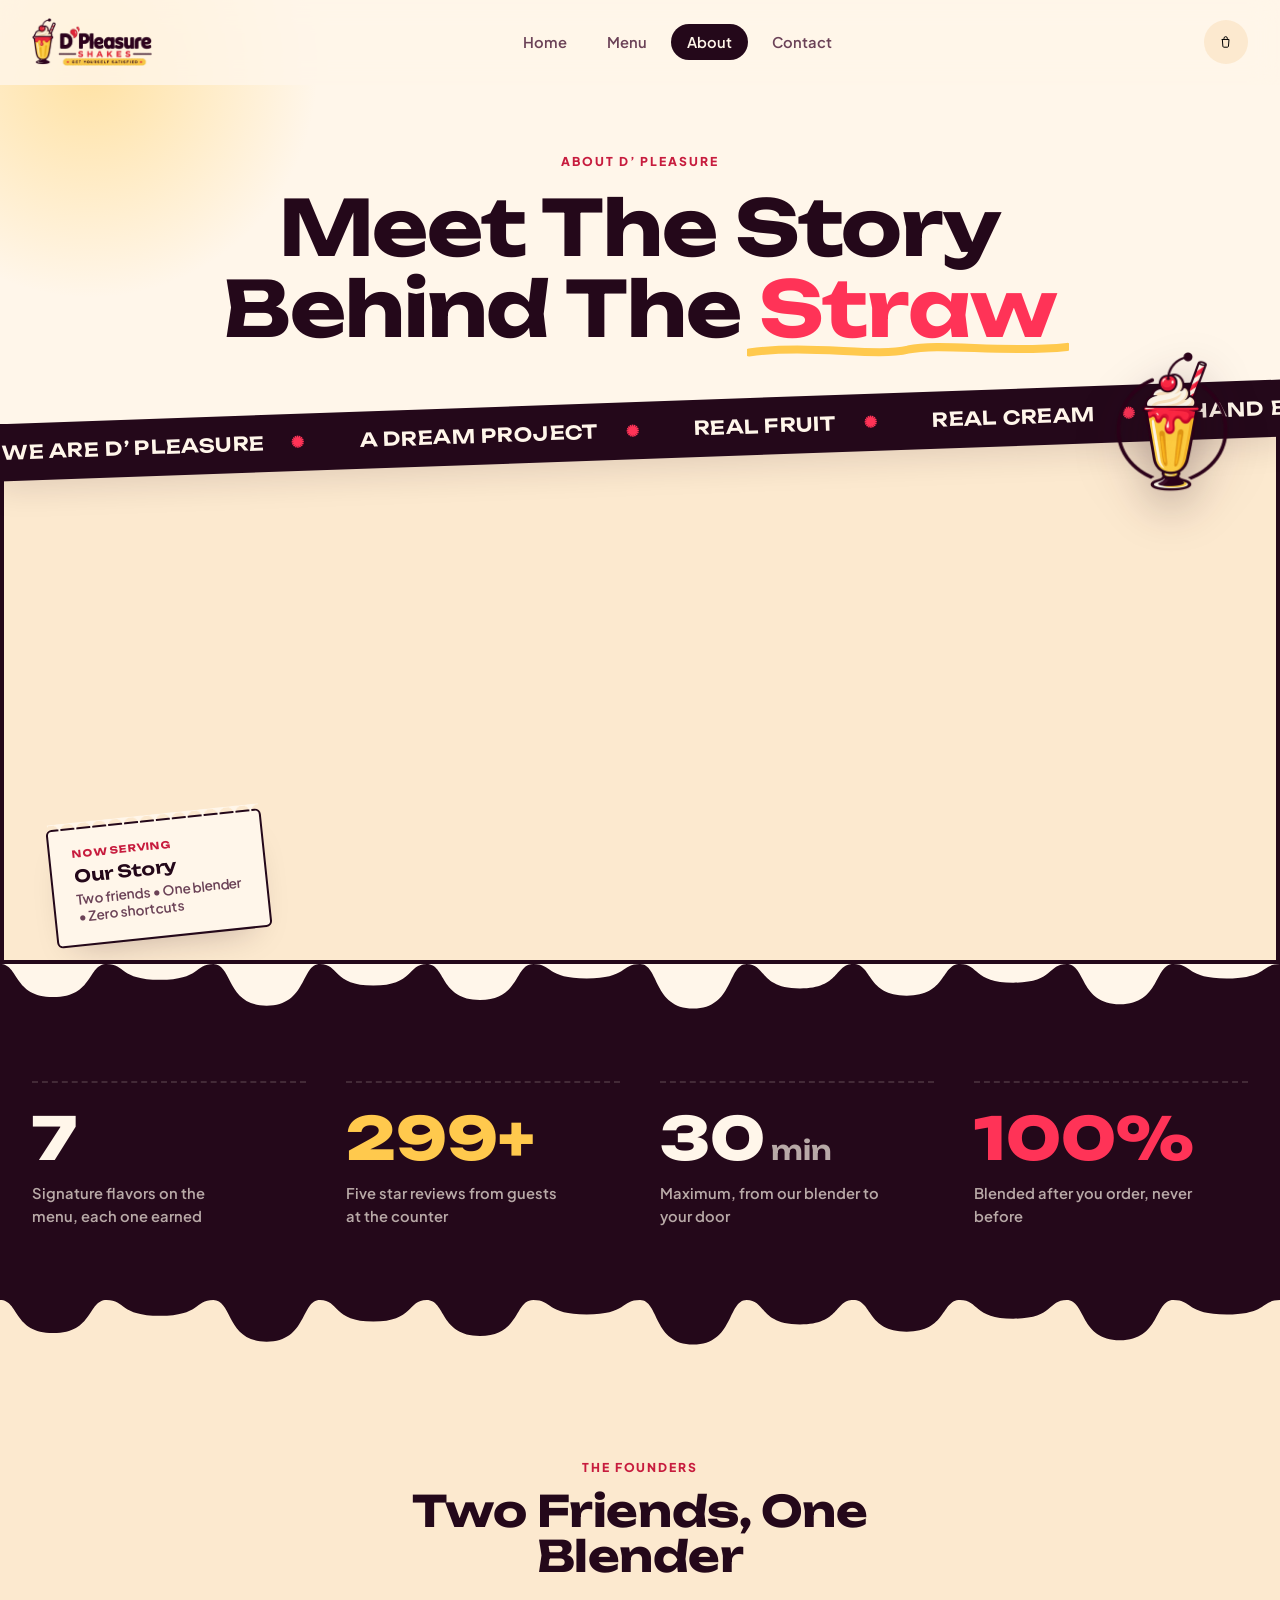
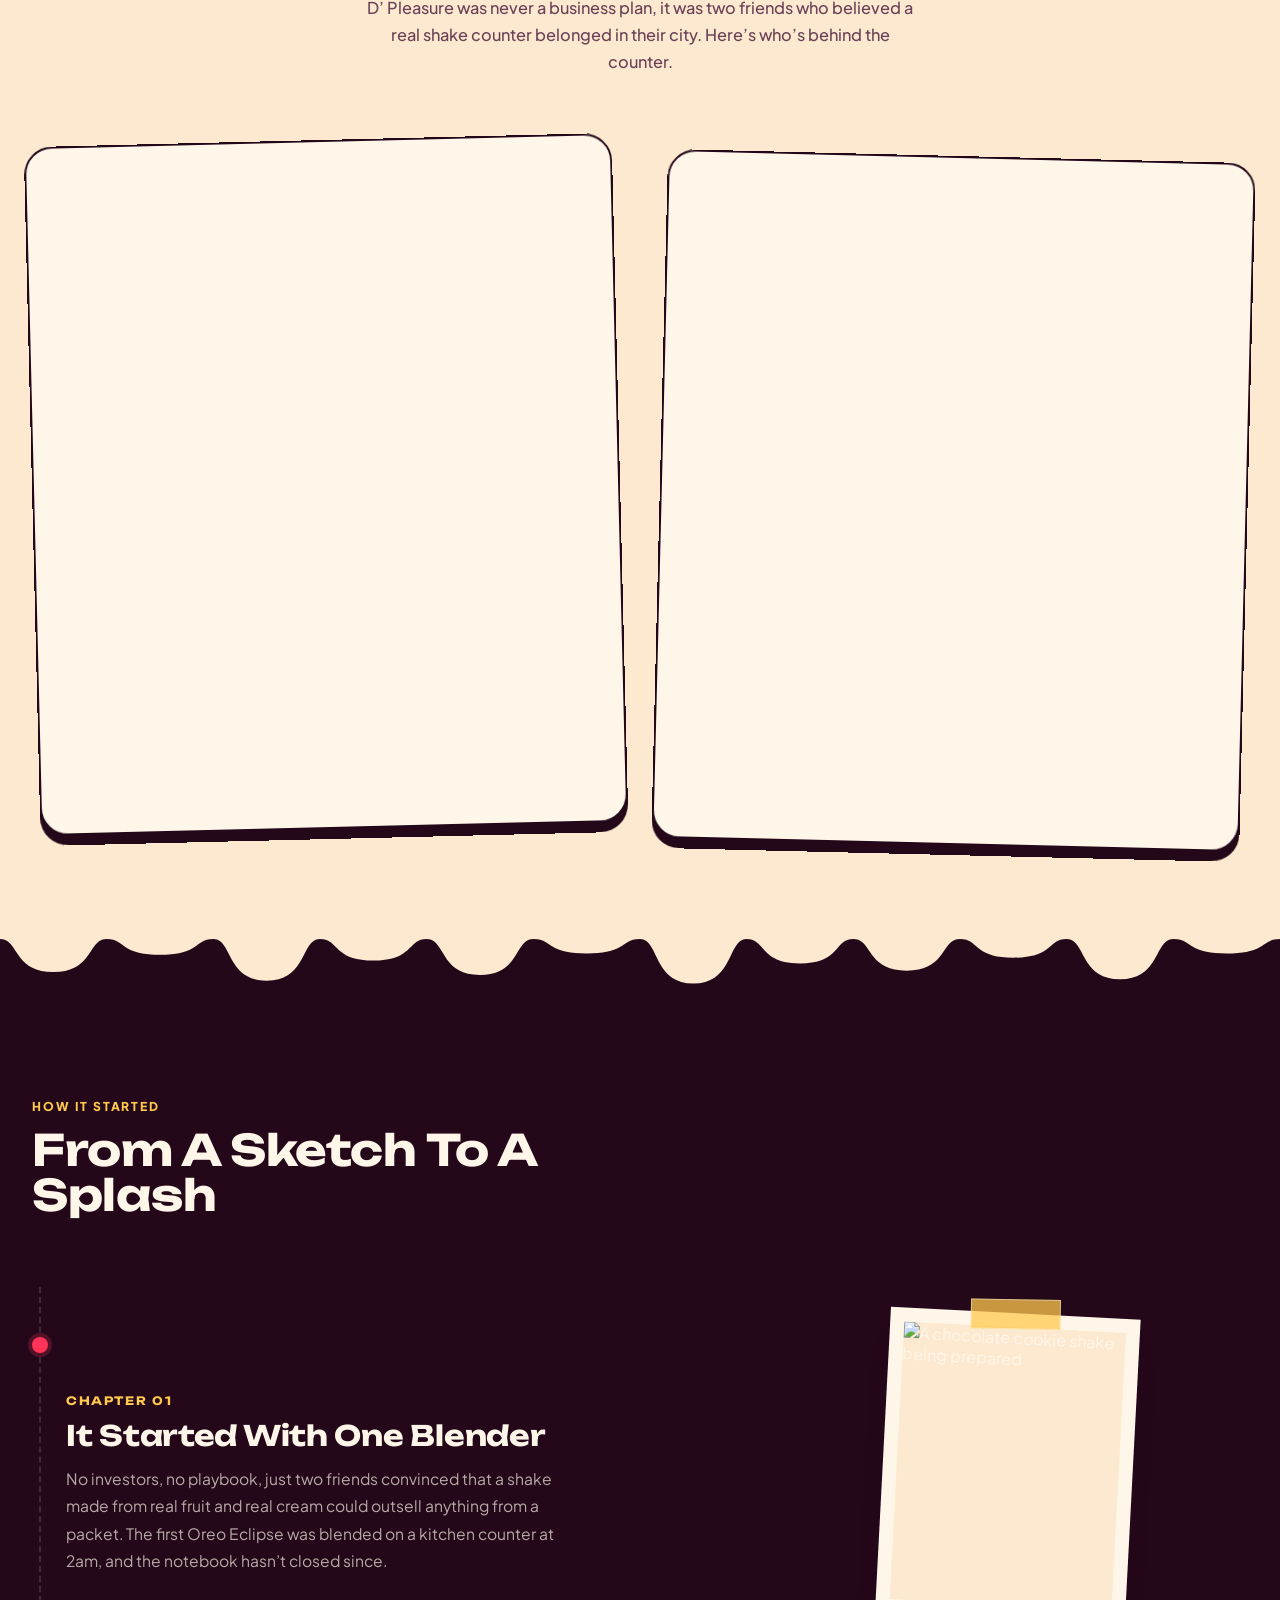
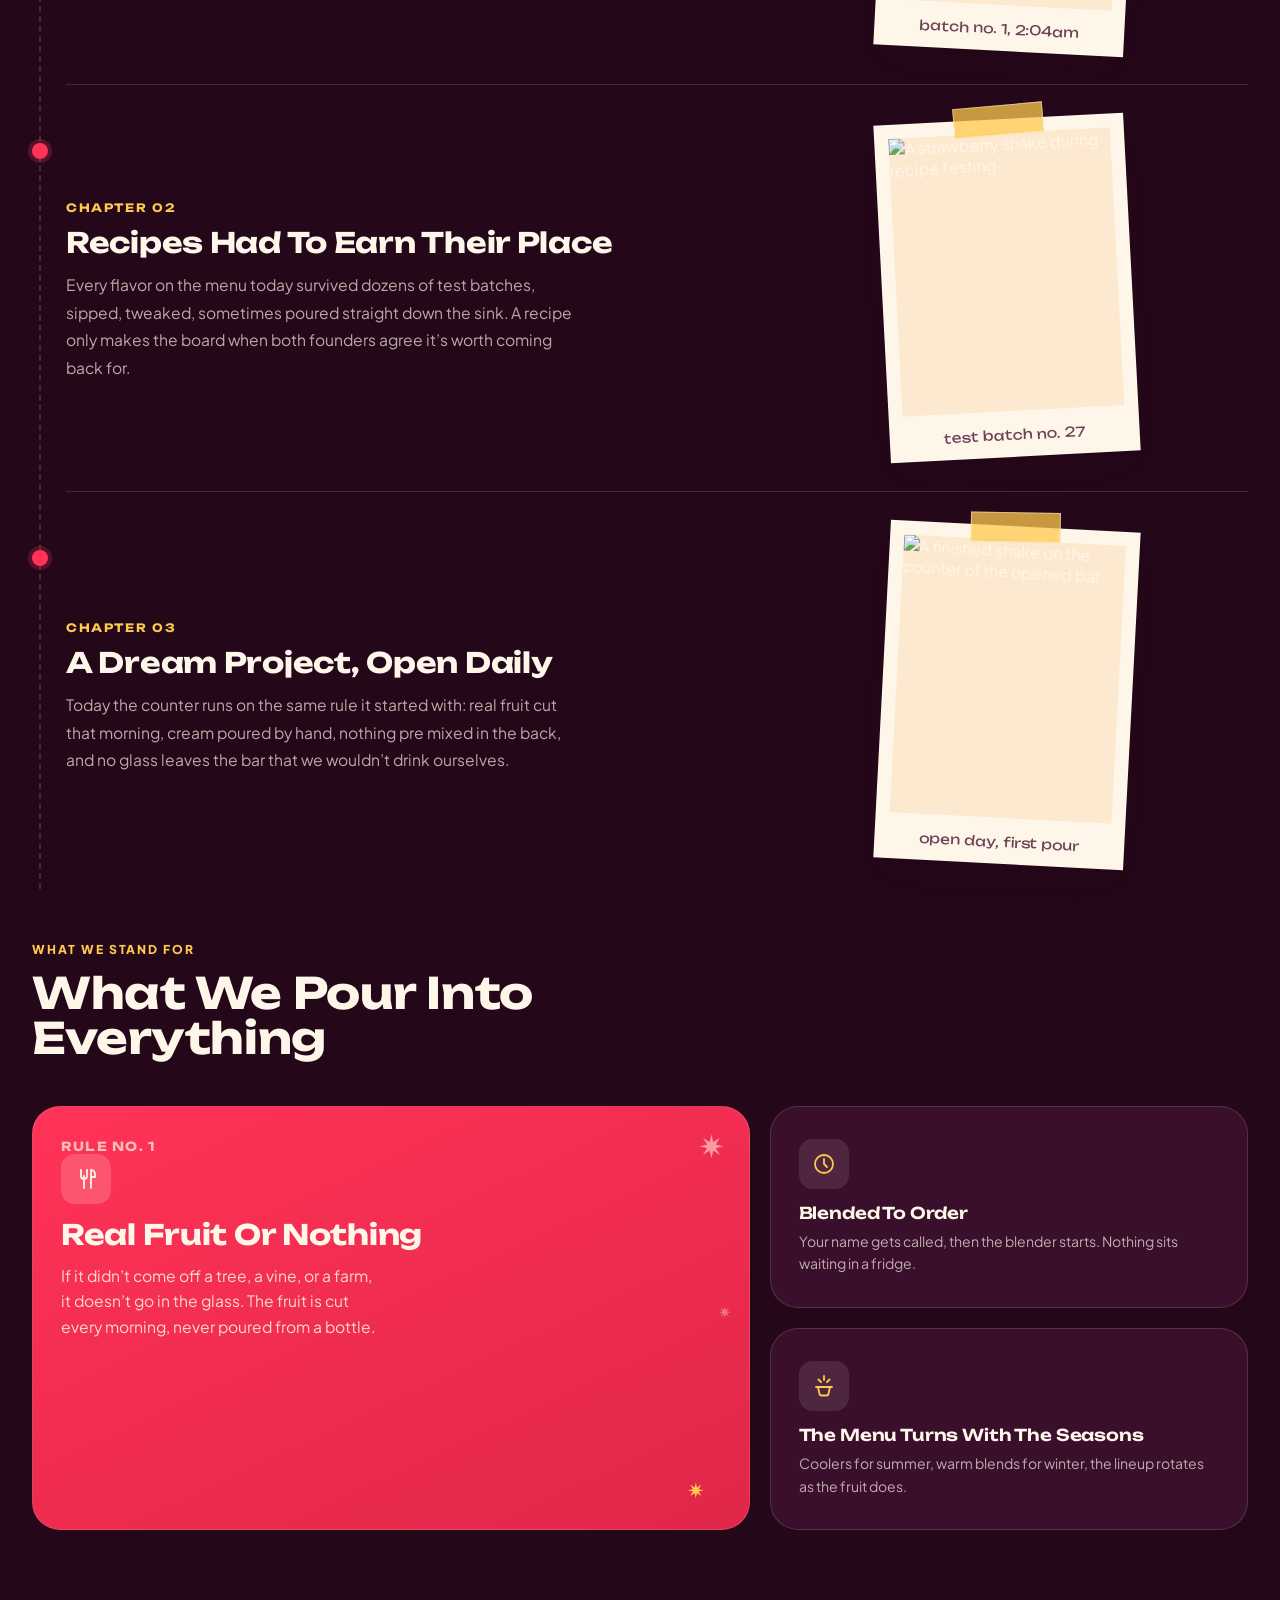
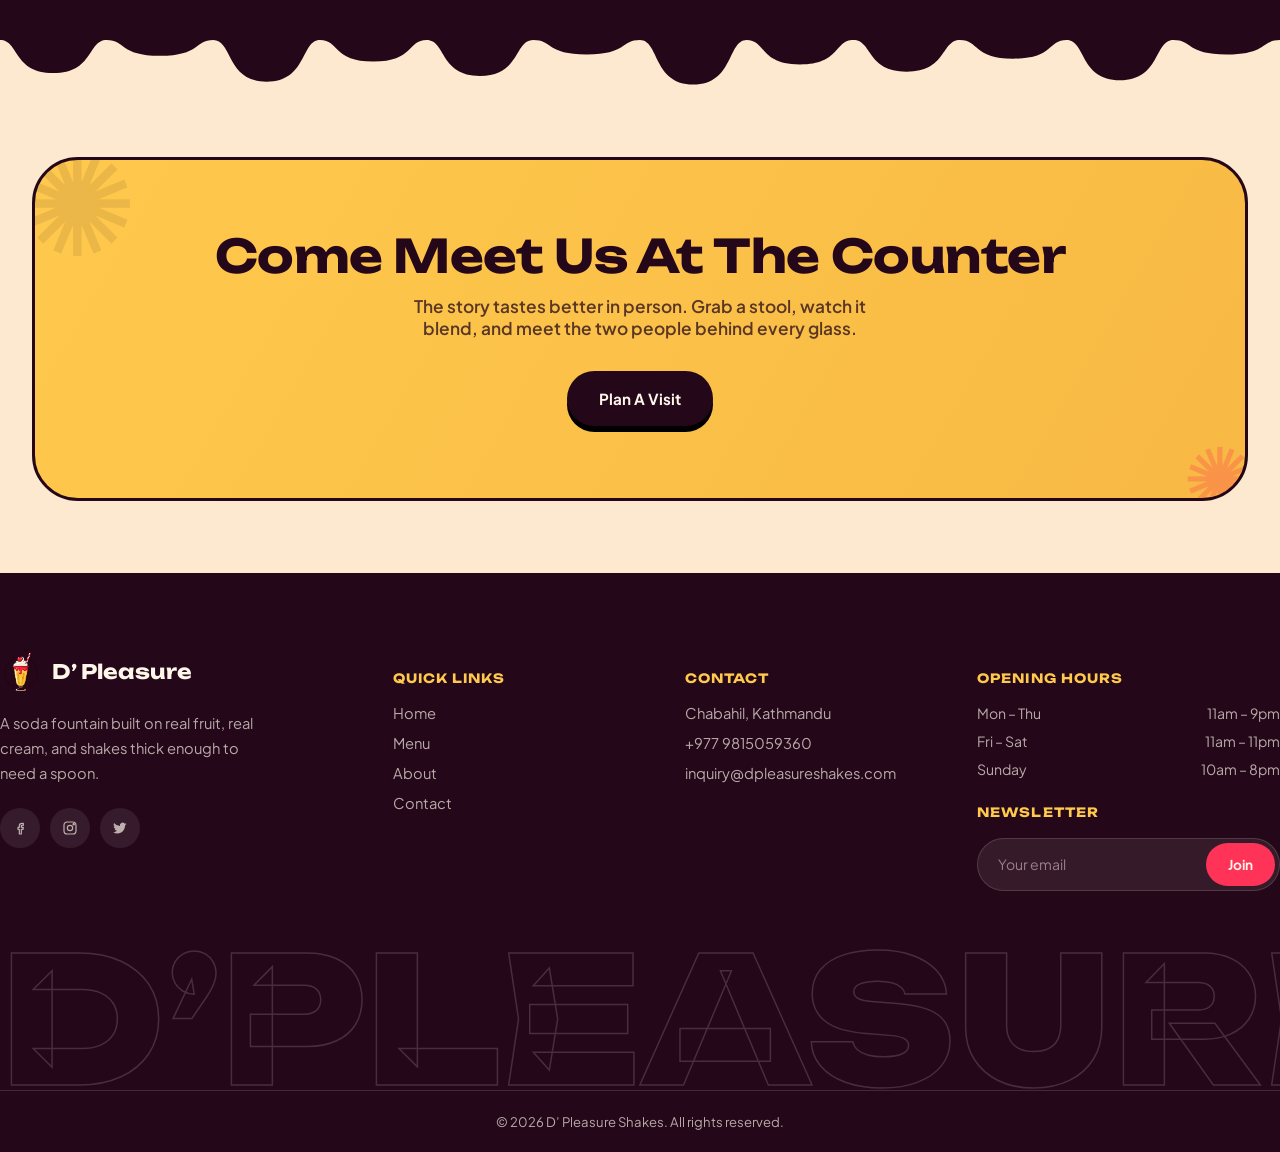
==== commit 388980cc: "Final audit pass: SEO meta (twitter cards, og:image, theme-color), PWA icons + manifest, sitemap, Ne" ====
--- a/about/index.html
+++ b/about/index.html
@@ -4,14 +4,23 @@
 <meta charset="UTF-8">
 <meta name="viewport" content="width=device-width, initial-scale=1.0">
 <link rel="icon" type="image/png" href="../images/favicon.png">
+<link rel="apple-touch-icon" href="../images/apple-touch-icon.png">
+<link rel="manifest" href="../site.webmanifest">
 <title>About Us, D' Pleasure Shakes</title>
 <meta name="description" content="Meet Ritesh and Sujal, the two founders behind D' Pleasure Shakes, a dream project built on real fruit, real cream, and hand blended shakes.">
 <meta property="og:title" content="About Us — D&rsquo; Pleasure Shakes">
 <meta property="og:description" content="Meet the two founders behind D&rsquo; Pleasure Shakes, a dream project built on real fruit, real cream, and shakes thick enough to need a spoon.">
 <meta property="og:type" content="website">
+<meta property="og:image" content="https://www.dpleasureshakes.com/images/og-cover.jpg">
+<meta property="og:image:width" content="1200">
+<meta property="og:image:height" content="630">
+<meta name="twitter:card" content="summary_large_image">
+<meta name="twitter:title" content="About Us — D&rsquo; Pleasure Shakes">
+<meta name="twitter:image" content="https://www.dpleasureshakes.com/images/og-cover.jpg">
+<meta name="theme-color" content="#FFF6EA">
 <link rel="preconnect" href="https://fonts.googleapis.com">
 <link rel="preconnect" href="https://images.unsplash.com" crossorigin>
-<link rel="stylesheet" href="../css/style.css?v=7">
+<link rel="stylesheet" href="../css/style.css?v=8">
 </head>
 <body>
 
--- a/css/style.css
+++ b/css/style.css
@@ -920,7 +920,7 @@
   color: var(--cream);
   border: none;
   border-radius: var(--radius-pill);
-  padding: 11px 20px;
+  padding: 13px 22px;
   font-weight: 700;
   font-size: 0.85rem;
   transition: background 0.2s ease;
@@ -1117,13 +1117,6 @@
   object-fit: cover;
 }
 
-/* Repositioned hero seal + ticket for the about layout */
-.spin-seal--hero{
-  top: -74px;
-  right: 4%;
-  width: 128px;
-  height: 128px;
-}
 .about-ticket{
   bottom: 26px;
   left: 4%;
@@ -2356,8 +2349,8 @@
   justify-self: start;
 }
 .qty button{
-  width: 32px;
-  height: 32px;
+  width: 36px;
+  height: 36px;
   border-radius: 50%;
   border: none;
   background: var(--cream);
@@ -2456,11 +2449,6 @@
   display: block;
   background: transparent;
 }
-.spin-seal .center-icon img{
-  width: 62%;
-  height: auto;
-  display: block;
-}
 @media (max-width: 780px){
   .logo-img{ height: 40px; }
 }
